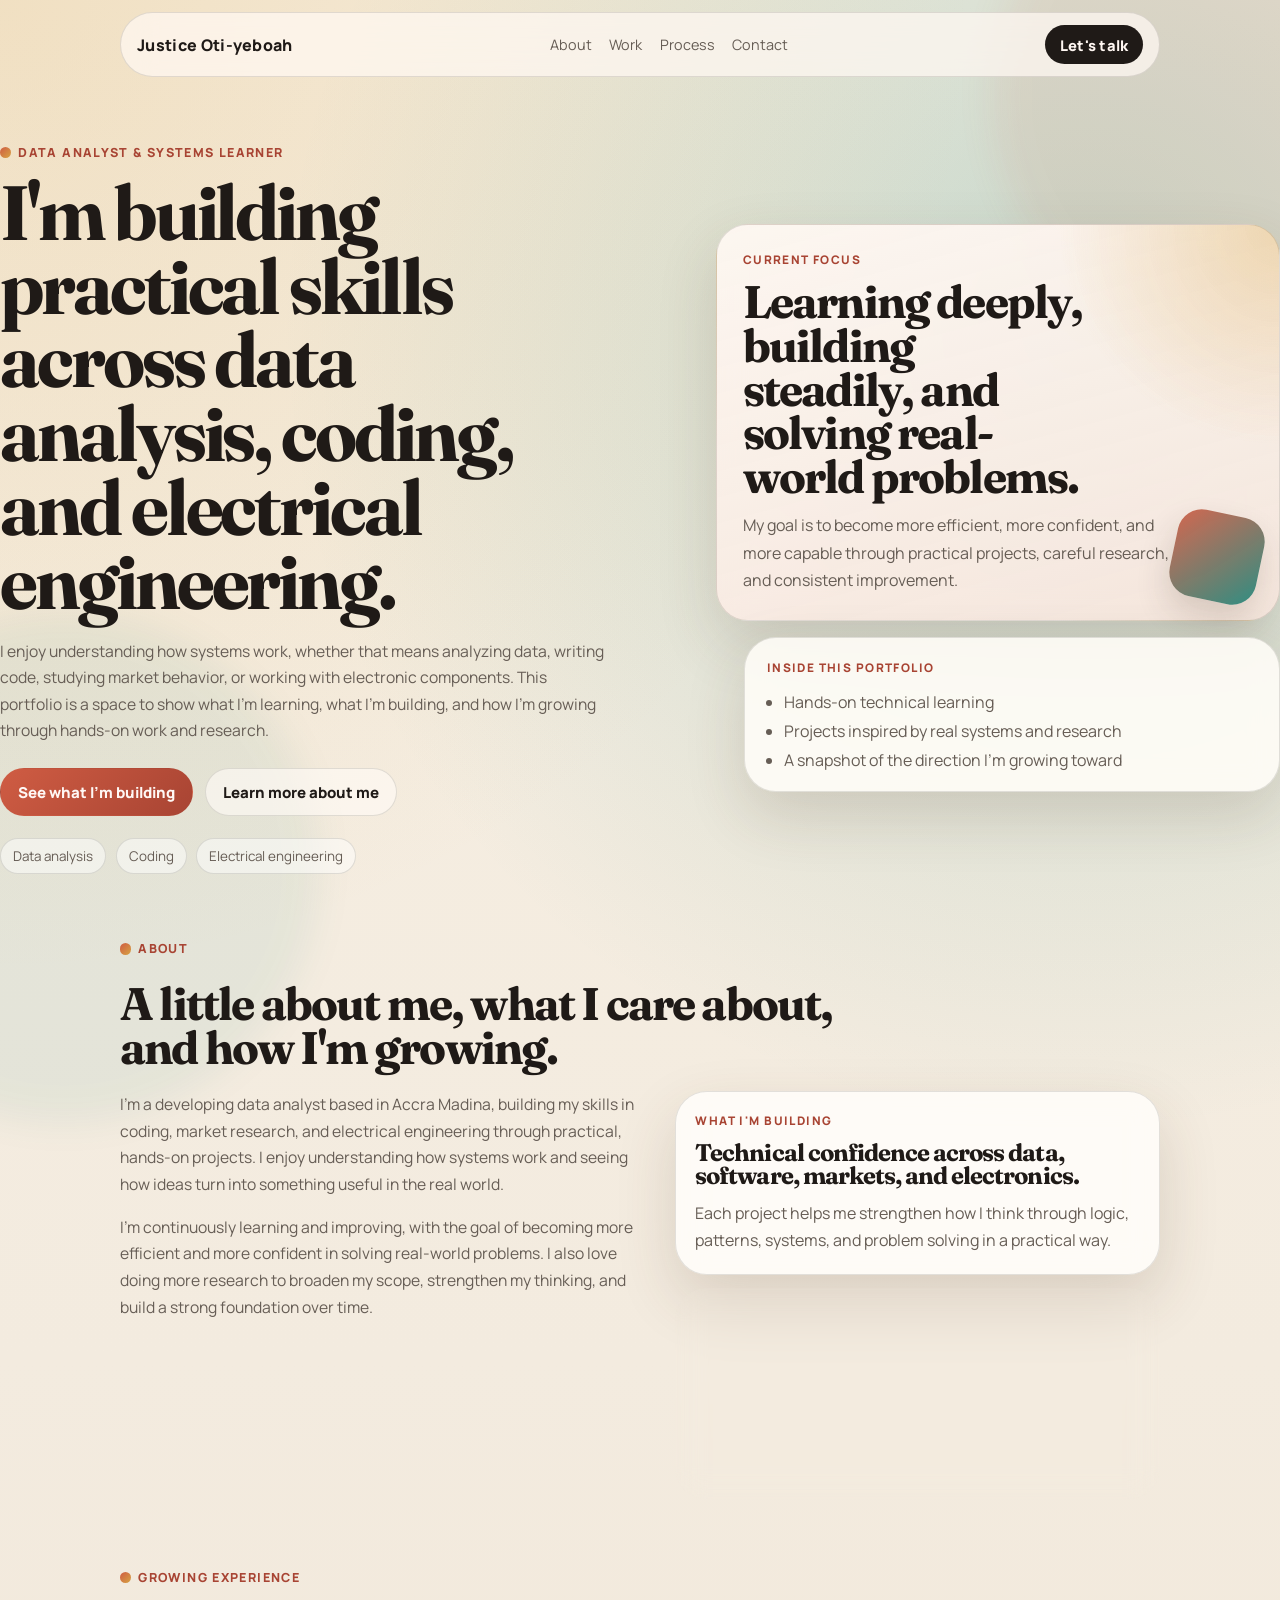
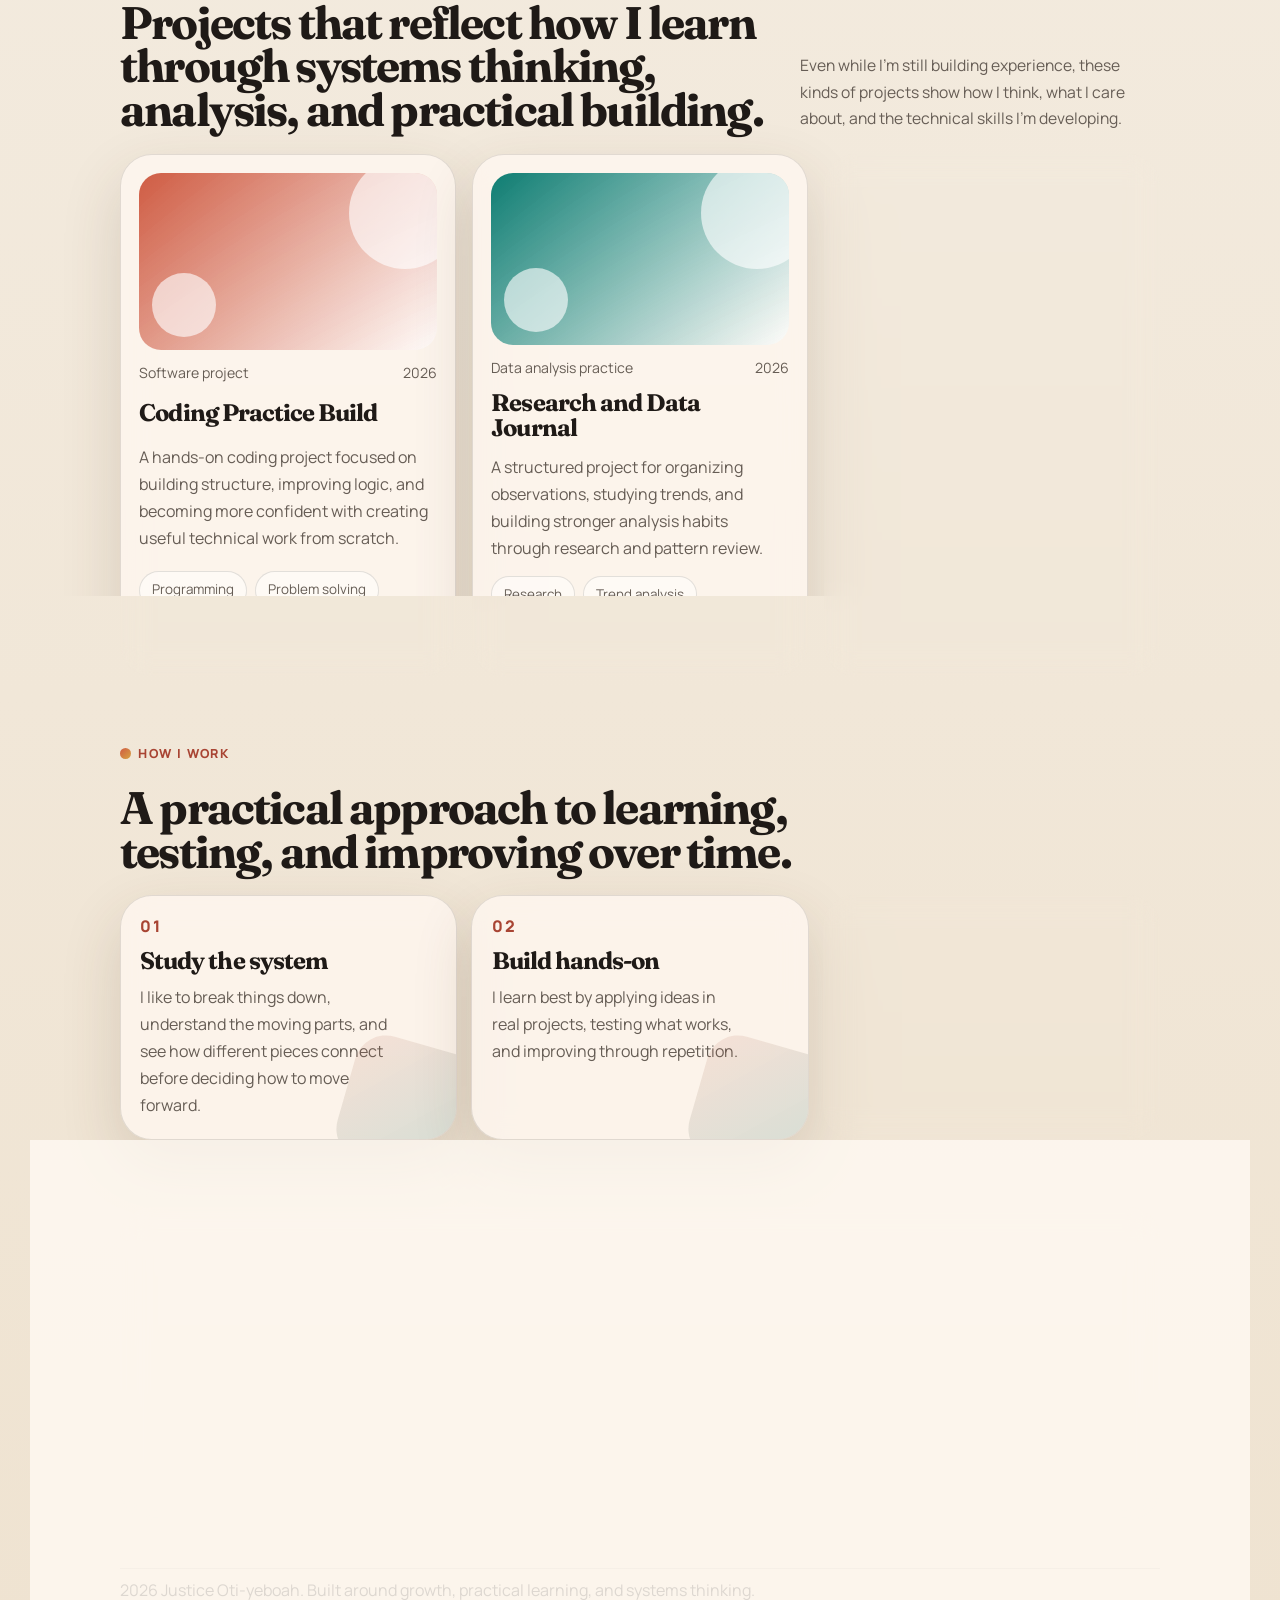
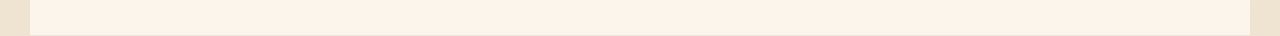
==== index.html @ 6e051820 "portfolio website" ====
<!DOCTYPE html>
<html lang="en">
  <head>
    <meta charset="UTF-8" />
    <meta name="viewport" content="width=device-width, initial-scale=1.0" />
    <title>Justice Oti-yeboah | Data Analyst Portfolio</title>
    <meta
      name="description"
      content="A personal portfolio for Justice Oti-yeboah, focused on data analysis, coding, electrical engineering, and practical research-driven problem solving."
    />
    <link rel="preconnect" href="https://fonts.googleapis.com" />
    <link rel="preconnect" href="https://fonts.gstatic.com" crossorigin />
    <link
      href="https://fonts.googleapis.com/css2?family=Fraunces:opsz,wght@9..144,600;9..144,700&family=Manrope:wght@400;500;600;700;800&display=swap"
      rel="stylesheet"
    />
    <link rel="stylesheet" href="styles.css" />
    <script src="script.js" defer></script>
  </head>
  <body>
    <a class="skip-link" href="#main">Skip to content</a>

    <div class="page-shell">
      <header class="site-header">
        <a class="brand" href="#top">Justice Oti-yeboah</a>

        <nav class="site-nav" aria-label="Primary navigation">
          <a href="#about">About</a>
          <a href="#work">Work</a>
          <a href="#process">Process</a>
          <a href="#contact">Contact</a>
        </nav>

        <a class="header-link" href="#contact">Let&apos;s talk</a>
      </header>

      <main id="main">
        <section class="hero reveal" id="top">
          <div class="hero-copy">
            <p class="eyebrow">Data Analyst & Systems Learner</p>
            <h1>I&apos;m building practical skills across data analysis, coding, and electrical engineering.</h1>
            <p class="hero-lede">
              I enjoy understanding how systems work, whether that means
              analyzing data, writing code, studying market behavior, or working
              with electronic components. This portfolio is a space to show what
              I&apos;m learning, what I&apos;m building, and how I&apos;m growing through
              hands-on work and research.
            </p>

            <div class="hero-actions">
              <a class="button button-primary" href="#work">See what I&apos;m building</a>
              <a class="button button-secondary" href="#about">Learn more about me</a>
            </div>

            <ul class="hero-tags" aria-label="Focus areas">
              <li>Data analysis</li>
              <li>Coding</li>
              <li>Electrical engineering</li>
            </ul>
          </div>

          <div class="hero-showcase" aria-hidden="true">
            <article class="showcase-card showcase-card-main">
              <p class="card-label">Current focus</p>
              <h2>Learning deeply, building steadily, and solving real-world problems.</h2>
              <p>
                My goal is to become more efficient, more confident, and more
                capable through practical projects, careful research, and
                consistent improvement.
              </p>
            </article>

            <article class="showcase-card showcase-card-detail">
              <p class="card-label">Inside this portfolio</p>
              <ul>
                <li>Hands-on technical learning</li>
                <li>Projects inspired by real systems and research</li>
                <li>A snapshot of the direction I&apos;m growing toward</li>
              </ul>
            </article>
          </div>
        </section>

        <section class="section about reveal" id="about">
          <div class="section-heading">
            <p class="eyebrow">About</p>
            <h2>A little about me, what I care about, and how I&apos;m growing.</h2>
          </div>

          <div class="about-grid">
            <div class="about-copy">
              <p>
                I&apos;m a developing data analyst based in Accra Madina, building my
                skills in coding, market research, and electrical engineering
                through practical, hands-on projects. I enjoy understanding how
                systems work and seeing how ideas turn into something useful in
                the real world.
              </p>
              <p>
                I&apos;m continuously learning and improving, with the goal of
                becoming more efficient and more confident in solving real-world
                problems. I also love doing more research to broaden my scope,
                strengthen my thinking, and build a strong foundation over time.
              </p>
            </div>

            <div class="about-panels">
              <article class="info-panel">
                <p class="card-label">What I&apos;m building</p>
                <h3>Technical confidence across data, software, markets, and electronics.</h3>
                <p>
                  Each project helps me strengthen how I think through logic,
                  patterns, systems, and problem solving in a practical way.
                </p>
              </article>

              <article class="info-panel">
                <p class="card-label">What matters to me</p>
                <h3>Curiosity, discipline, and research that turns learning into action.</h3>
                <p>
                  I&apos;m especially drawn to challenges that reward focus, careful
                  thinking, strong analysis, and a willingness to keep improving.
                </p>
              </article>
            </div>
          </div>
        </section>

        <section class="section work reveal" id="work">
          <div class="section-heading section-heading-wide">
            <div>
              <p class="eyebrow">Growing Experience</p>
              <h2>Projects that reflect how I learn through systems thinking, analysis, and practical building.</h2>
            </div>
            <p class="section-note">
              Even while I&apos;m still building experience, these kinds of projects
              show how I think, what I care about, and the technical skills I&apos;m
              developing.
            </p>
          </div>

          <div class="project-grid" id="project-grid"></div>
        </section>

        <section class="section process reveal" id="process">
          <div class="section-heading">
            <p class="eyebrow">How I Work</p>
            <h2>A practical approach to learning, testing, and improving over time.</h2>
          </div>

          <div class="process-grid">
            <article class="process-card">
              <span class="step-number">01</span>
              <h3>Study the system</h3>
              <p>
                I like to break things down, understand the moving parts, and see
                how different pieces connect before deciding how to move forward.
              </p>
            </article>

            <article class="process-card">
              <span class="step-number">02</span>
              <h3>Build hands-on</h3>
              <p>
                I learn best by applying ideas in real projects, testing what
                works, and improving through repetition.
              </p>
            </article>

            <article class="process-card">
              <span class="step-number">03</span>
              <h3>Refine and repeat</h3>
              <p>
                Every result gives me feedback, helping me research better, work
                more efficiently, and think more clearly the next time around.
              </p>
            </article>
          </div>
        </section>

        <section class="section contact reveal" id="contact">
          <div class="contact-card">
            <div>
              <p class="eyebrow">Contact</p>
              <h2>I&apos;m looking for opportunities where I can keep learning and apply what I&apos;m building.</h2>
              <p class="contact-copy">
                Based in Accra Madina, I&apos;m interested in opportunities where I
                can grow as a data analyst, researcher, and hands-on technical
                problem solver.
              </p>
            </div>

            <div class="contact-actions">
              <a
                class="button button-primary"
                href="tel:+233594792579"
                aria-label="Call Justice Oti-yeboah"
              >
                +233594792579
              </a>
              <a class="button button-secondary" href="mailto:justicetim39@gmail.com">
                justicetim39@gmail.com
              </a>
              <div class="social-links" aria-label="Additional contact details">
                <span>Accra Madina</span>
                <span>Data Analyst</span>
              </div>
            </div>
          </div>
        </section>
      </main>

      <footer class="site-footer">
        <p><span id="year"></span> Justice Oti-yeboah. Built around growth, practical learning, and systems thinking.</p>
      </footer>
    </div>
  </body>
</html>
---- styles.css ----
:root {
  --bg: #f3ebdf;
  --bg-strong: #eadcca;
  --surface: rgba(255, 248, 241, 0.76);
  --surface-strong: rgba(255, 253, 250, 0.88);
  --text: #1f1a17;
  --muted: #665d55;
  --line: rgba(31, 26, 23, 0.12);
  --accent: #cf5c43;
  --accent-deep: #a84433;
  --accent-soft: #f7c9b6;
  --teal: #0e7d72;
  --gold: #d7a343;
  --shadow: 0 24px 60px rgba(82, 57, 39, 0.16);
  --radius-xl: 32px;
  --radius-lg: 24px;
  --radius-md: 18px;
  --max-width: 1040px;
}

*,
*::before,
*::after {
  box-sizing: border-box;
}

html {
  scroll-behavior: smooth;
}

body {
  margin: 0;
  min-height: 100vh;
  font-family: "Manrope", "Segoe UI", sans-serif;
  color: var(--text);
  background:
    radial-gradient(circle at top left, rgba(215, 163, 67, 0.2), transparent 28%),
    radial-gradient(circle at 85% 10%, rgba(14, 125, 114, 0.2), transparent 26%),
    linear-gradient(180deg, #f7efe2 0%, var(--bg) 42%, #efe3d1 100%);
}

img {
  display: block;
  max-width: 100%;
}

a {
  color: inherit;
  text-decoration: none;
}

button,
input,
textarea,
select {
  font: inherit;
}

.skip-link {
  position: absolute;
  left: 50%;
  top: -100%;
  transform: translateX(-50%);
  padding: 0.8rem 1rem;
  border-radius: 999px;
  background: var(--text);
  color: #fff;
  z-index: 20;
}

.skip-link:focus {
  top: 1rem;
}

.page-shell {
  position: relative;
  overflow: hidden;
}

.page-shell::before,
.page-shell::after {
  content: "";
  position: fixed;
  width: 32rem;
  height: 32rem;
  border-radius: 999px;
  filter: blur(18px);
  opacity: 0.35;
  pointer-events: none;
  z-index: -1;
}

.page-shell::before {
  top: -10rem;
  right: -14rem;
  background: rgba(207, 92, 67, 0.26);
}

.page-shell::after {
  bottom: -14rem;
  left: -12rem;
  background: rgba(14, 125, 114, 0.18);
}

.site-header,
.section,
.site-footer {
  width: min(calc(100% - 2rem), var(--max-width));
  margin: 0 auto;
}

.site-header {
  position: sticky;
  top: 0;
  z-index: 10;
  display: flex;
  align-items: center;
  justify-content: space-between;
  gap: 0.8rem;
  margin-top: 0.75rem;
  padding: 0.75rem 1rem;
  border: 1px solid var(--line);
  border-radius: 999px;
  background: rgba(255, 249, 243, 0.72);
  backdrop-filter: blur(16px);
}

.brand,
.header-link {
  font-weight: 800;
  letter-spacing: 0.02em;
}

.site-nav {
  display: flex;
  gap: 1.1rem;
  color: var(--muted);
  font-size: 0.9rem;
}

.site-nav a,
.social-links a {
  position: relative;
}

.site-nav a::after,
.social-links a::after {
  content: "";
  position: absolute;
  left: 0;
  bottom: -0.15rem;
  width: 100%;
  height: 2px;
  background: currentColor;
  transform: scaleX(0);
  transform-origin: right;
  transition: transform 180ms ease;
}

.site-nav a:hover::after,
.site-nav a:focus-visible::after,
.social-links a:hover::after,
.social-links a:focus-visible::after {
  transform: scaleX(1);
  transform-origin: left;
}

.header-link {
  padding: 0.6rem 0.9rem;
  border-radius: 999px;
  background: var(--text);
  color: #fff7f2;
  font-size: 0.92rem;
}

.hero {
  display: grid;
  grid-template-columns: minmax(0, 1.08fr) minmax(300px, 0.88fr);
  gap: 1.5rem;
  align-items: center;
  padding: 4rem 0 2.8rem;
}

.eyebrow {
  display: inline-flex;
  align-items: center;
  gap: 0.45rem;
  margin: 0 0 0.8rem;
  color: var(--accent-deep);
  font-size: 0.78rem;
  font-weight: 800;
  letter-spacing: 0.11em;
  text-transform: uppercase;
}

.eyebrow::before {
  content: "";
  width: 0.7rem;
  height: 0.7rem;
  border-radius: 999px;
  background: linear-gradient(135deg, var(--accent), var(--gold));
}

h1,
h2,
h3 {
  margin: 0;
  font-family: "Fraunces", Georgia, serif;
  line-height: 0.96;
  letter-spacing: -0.04em;
}

h1 {
  max-width: 12ch;
  font-size: clamp(2.6rem, 6vw, 4.8rem);
}

h2 {
  font-size: clamp(1.85rem, 4vw, 2.85rem);
}

h3 {
  font-size: clamp(1.12rem, 2vw, 1.5rem);
}

p {
  margin: 0;
  line-height: 1.7;
}

.hero-lede,
.about-copy,
.section-note,
.contact-copy {
  color: var(--muted);
  font-size: 0.98rem;
}

.hero-lede {
  max-width: 38rem;
  margin-top: 1.2rem;
}

.hero-actions,
.contact-actions {
  display: flex;
  flex-wrap: wrap;
  gap: 0.8rem;
  margin-top: 1.5rem;
}

.button {
  display: inline-flex;
  align-items: center;
  justify-content: center;
  min-height: 2.9rem;
  padding: 0.78rem 1.05rem;
  border: 1px solid transparent;
  border-radius: 999px;
  font-weight: 800;
  font-size: 0.94rem;
  transition:
    transform 180ms ease,
    box-shadow 180ms ease,
    background-color 180ms ease,
    border-color 180ms ease;
}

.button:hover,
.button:focus-visible,
.header-link:hover,
.header-link:focus-visible {
  transform: translateY(-2px);
  box-shadow: 0 14px 28px rgba(56, 41, 31, 0.14);
}

.button-primary {
  background: linear-gradient(135deg, var(--accent), var(--accent-deep));
  color: #fff8f5;
}

.button-secondary {
  border-color: var(--line);
  background: rgba(255, 251, 246, 0.64);
}

.hero-tags {
  display: flex;
  flex-wrap: wrap;
  gap: 0.6rem;
  margin: 1.4rem 0 0;
  padding: 0;
  list-style: none;
}

.hero-tags li,
.project-tags li {
  padding: 0.5rem 0.75rem;
  border: 1px solid var(--line);
  border-radius: 999px;
  background: rgba(255, 255, 255, 0.5);
  color: var(--muted);
  font-size: 0.84rem;
}

.hero-showcase {
  position: relative;
  display: grid;
  gap: 1rem;
}

.showcase-card,
.info-panel,
.process-card,
.project-card,
.contact-card {
  border: 1px solid var(--line);
  border-radius: var(--radius-xl);
  background: var(--surface);
  backdrop-filter: blur(14px);
  box-shadow: var(--shadow);
}

.showcase-card {
  padding: 1.25rem;
}

.showcase-card-main {
  position: relative;
  min-height: 20rem;
  padding: 1.6rem;
  background:
    radial-gradient(circle at top right, rgba(215, 163, 67, 0.34), transparent 32%),
    linear-gradient(165deg, rgba(255, 248, 243, 0.92), rgba(250, 231, 222, 0.84));
}

.showcase-card-main::after {
  content: "";
  position: absolute;
  right: 1.15rem;
  bottom: 1.15rem;
  width: 5.5rem;
  height: 5.5rem;
  border-radius: 1.5rem;
  background:
    linear-gradient(135deg, rgba(207, 92, 67, 0.92), rgba(14, 125, 114, 0.85));
  transform: rotate(12deg);
  box-shadow: 0 16px 32px rgba(56, 37, 26, 0.16);
}

.showcase-card-main h2 {
  max-width: 11ch;
  margin-top: 0.6rem;
}

.showcase-card-main p:last-child {
  max-width: 27rem;
  margin-top: 0.85rem;
  color: var(--muted);
}

.showcase-card-detail {
  margin-left: 1.75rem;
  padding: 1.25rem 1.35rem;
  background: rgba(255, 253, 248, 0.88);
}

.showcase-card-detail ul {
  margin: 0.8rem 0 0;
  padding-left: 1.1rem;
  color: var(--muted);
}

.showcase-card-detail li + li {
  margin-top: 0.45rem;
}

.card-label {
  color: var(--accent-deep);
  font-size: 0.74rem;
  font-weight: 800;
  letter-spacing: 0.12em;
  text-transform: uppercase;
}

.section {
  padding: 1.2rem 0 3rem;
}

.section-heading {
  display: grid;
  gap: 0.6rem;
  max-width: 48rem;
  margin-bottom: 1.35rem;
}

.section-heading-wide {
  max-width: none;
  grid-template-columns: minmax(0, 1fr) minmax(260px, 360px);
  align-items: end;
  gap: 1.5rem;
}

.about-grid {
  display: grid;
  grid-template-columns: minmax(0, 1.05fr) minmax(300px, 0.95fr);
  gap: 1.2rem;
  align-items: start;
}

.about-copy {
  display: grid;
  gap: 1rem;
}

.about-panels {
  display: grid;
  gap: 0.85rem;
}

.info-panel {
  padding: 1.2rem;
  background: var(--surface-strong);
}

.info-panel h3 {
  margin-top: 0.6rem;
}

.info-panel p:last-child {
  margin-top: 0.8rem;
  color: var(--muted);
}

.project-grid {
  display: grid;
  grid-template-columns: repeat(3, minmax(0, 1fr));
  gap: 1rem;
}

.project-card {
  display: grid;
  gap: 0.85rem;
  padding: 1.15rem;
  transition:
    transform 180ms ease,
    box-shadow 180ms ease;
}

.project-card:hover,
.project-card:focus-within {
  transform: translateY(-6px);
  box-shadow: 0 28px 56px rgba(77, 53, 38, 0.2);
}

.project-visual {
  min-height: 10.75rem;
  border-radius: calc(var(--radius-lg) - 2px);
  background:
    linear-gradient(135deg, var(--project-accent), rgba(255, 255, 255, 0.7)),
    linear-gradient(180deg, rgba(255, 255, 255, 0.44), rgba(255, 255, 255, 0));
  position: relative;
  overflow: hidden;
}

.project-visual::before,
.project-visual::after {
  content: "";
  position: absolute;
  border-radius: 999px;
  background: rgba(255, 255, 255, 0.62);
}

.project-visual::before {
  width: 7rem;
  height: 7rem;
  right: -1.5rem;
  top: -1rem;
}

.project-visual::after {
  width: 4rem;
  height: 4rem;
  left: 0.8rem;
  bottom: 0.8rem;
}

.project-meta {
  display: flex;
  justify-content: space-between;
  gap: 1rem;
  color: var(--muted);
  font-size: 0.88rem;
}

.project-card h3 {
  line-height: 1.02;
}

.project-summary {
  color: var(--muted);
}

.project-tags {
  display: flex;
  flex-wrap: wrap;
  gap: 0.5rem;
  margin: 0;
  padding: 0;
  list-style: none;
}

.process-grid {
  display: grid;
  grid-template-columns: repeat(3, minmax(0, 1fr));
  gap: 0.9rem;
}

.process-card {
  position: relative;
  padding: 1.2rem;
  overflow: hidden;
}

.process-card::after {
  content: "";
  position: absolute;
  inset: auto -1rem -2rem auto;
  width: 8rem;
  height: 8rem;
  border-radius: 2rem;
  background: linear-gradient(135deg, rgba(207, 92, 67, 0.12), rgba(14, 125, 114, 0.18));
  transform: rotate(16deg);
}

.step-number {
  display: inline-flex;
  margin-bottom: 0.75rem;
  color: var(--accent-deep);
  font-weight: 800;
  letter-spacing: 0.12em;
}

.process-card p {
  max-width: 25ch;
  margin-top: 0.7rem;
  color: var(--muted);
}

.contact-card {
  display: grid;
  grid-template-columns: minmax(0, 1.1fr) minmax(260px, 0.9fr);
  gap: 1.2rem;
  align-items: center;
  padding: 1.5rem;
  background:
    radial-gradient(circle at top right, rgba(207, 92, 67, 0.2), transparent 30%),
    rgba(255, 250, 244, 0.78);
}

.social-links {
  display: flex;
  flex-wrap: wrap;
  gap: 0.7rem;
  color: var(--muted);
  font-weight: 700;
  font-size: 0.92rem;
}

.site-footer {
  padding: 0 0 2rem;
  color: var(--muted);
}

.site-footer p {
  padding-top: 0.5rem;
  border-top: 1px solid var(--line);
}

.reveal {
  opacity: 0;
  transform: translateY(24px);
  transition:
    opacity 600ms ease,
    transform 600ms ease;
}

.reveal.is-visible {
  opacity: 1;
  transform: translateY(0);
}

@media (prefers-reduced-motion: reduce) {
  html {
    scroll-behavior: auto;
  }

  *,
  *::before,
  *::after {
    animation-duration: 0.01ms !important;
    animation-iteration-count: 1 !important;
    transition-duration: 0.01ms !important;
  }

  .reveal {
    opacity: 1;
    transform: none;
  }
}

@media (max-width: 980px) {
  .site-header {
    flex-wrap: wrap;
    justify-content: center;
  }

  .hero,
  .about-grid,
  .contact-card,
  .section-heading-wide,
  .project-grid,
  .process-grid {
    grid-template-columns: 1fr;
  }

  .showcase-card-detail {
    margin-left: 0;
  }

  .project-grid,
  .process-grid {
    gap: 1rem;
  }
}

@media (max-width: 720px) {
  .site-header,
  .section,
  .site-footer {
    width: min(calc(100% - 1.25rem), var(--max-width));
  }

  .site-header {
    padding: 1rem;
    border-radius: 1.5rem;
  }

  .site-nav {
    justify-content: center;
    flex-wrap: wrap;
    gap: 0.8rem 1rem;
  }

  .hero {
    padding-top: 3rem;
  }

  .showcase-card-main {
    min-height: 17.5rem;
  }

  .showcase-card-main::after {
    width: 4.6rem;
    height: 4.6rem;
  }

  .contact-card,
  .showcase-card,
  .info-panel,
  .process-card,
  .project-card {
    border-radius: 1.5rem;
  }
}
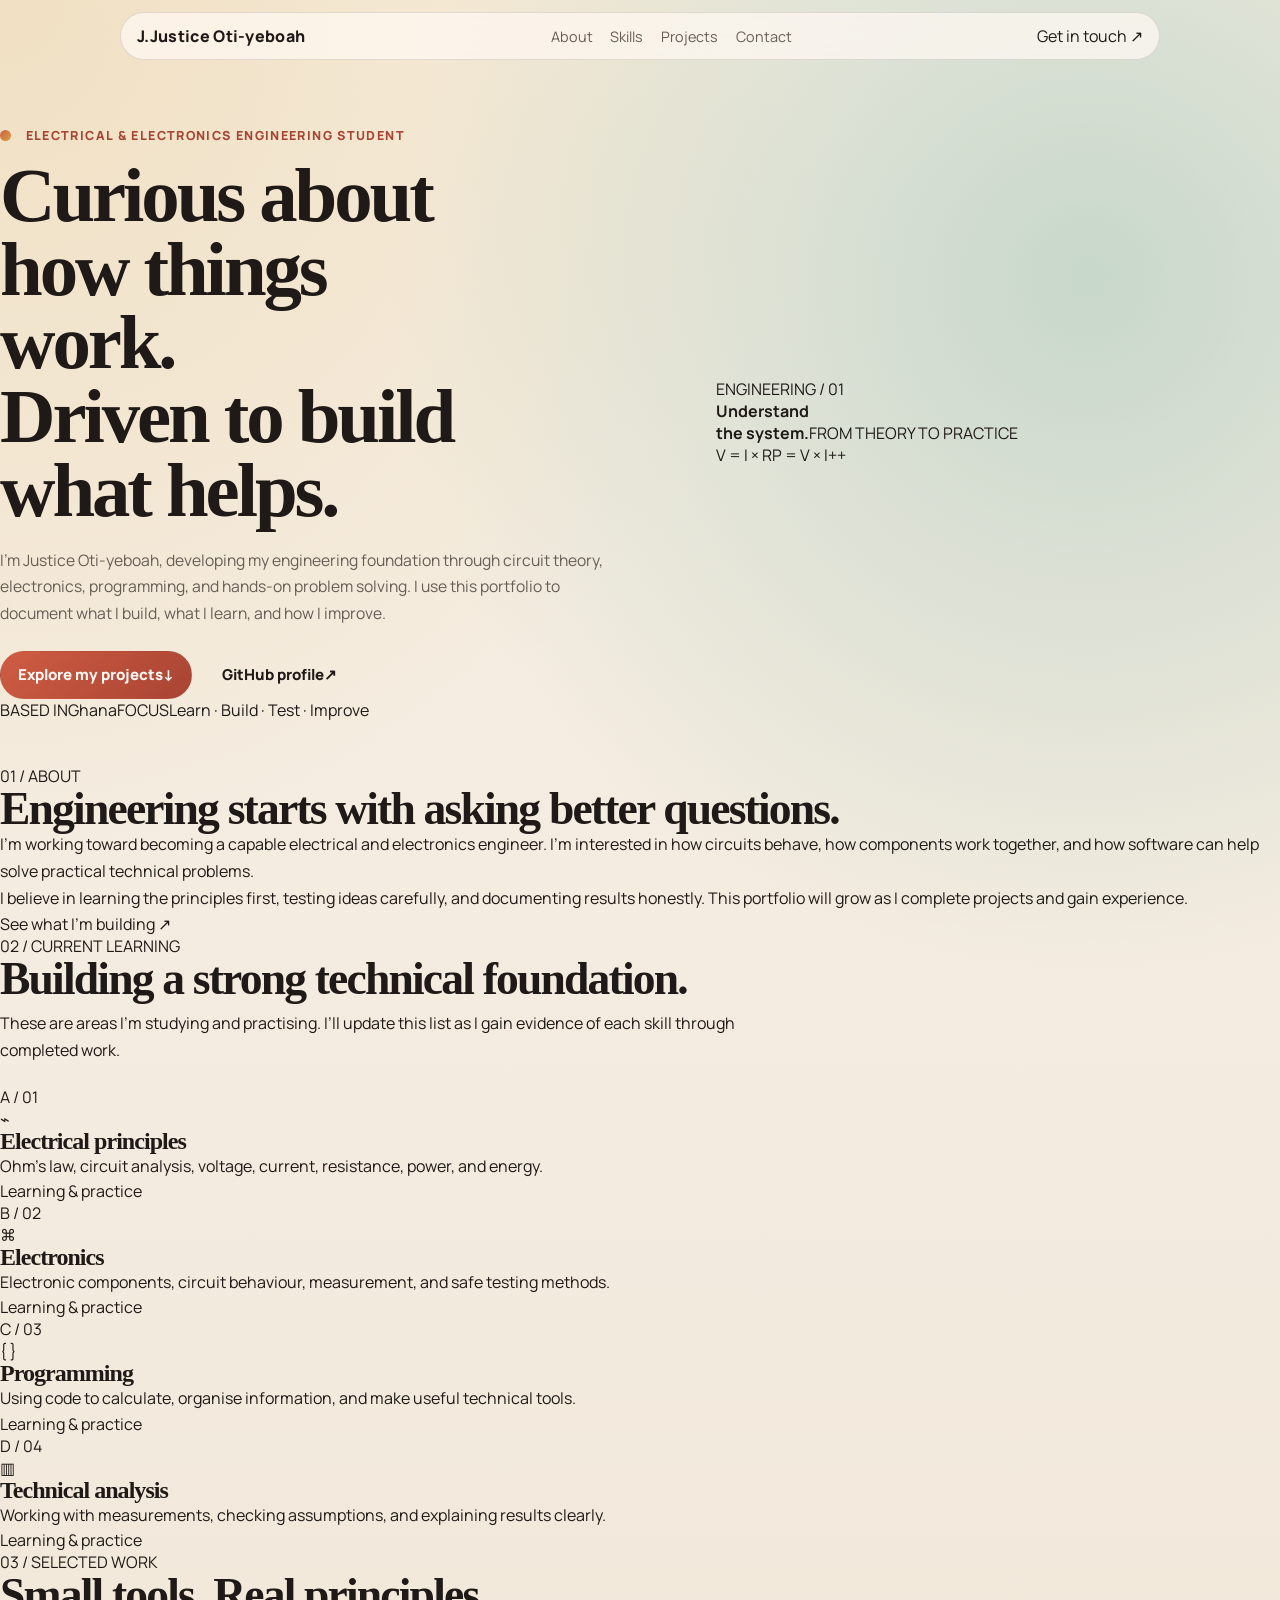
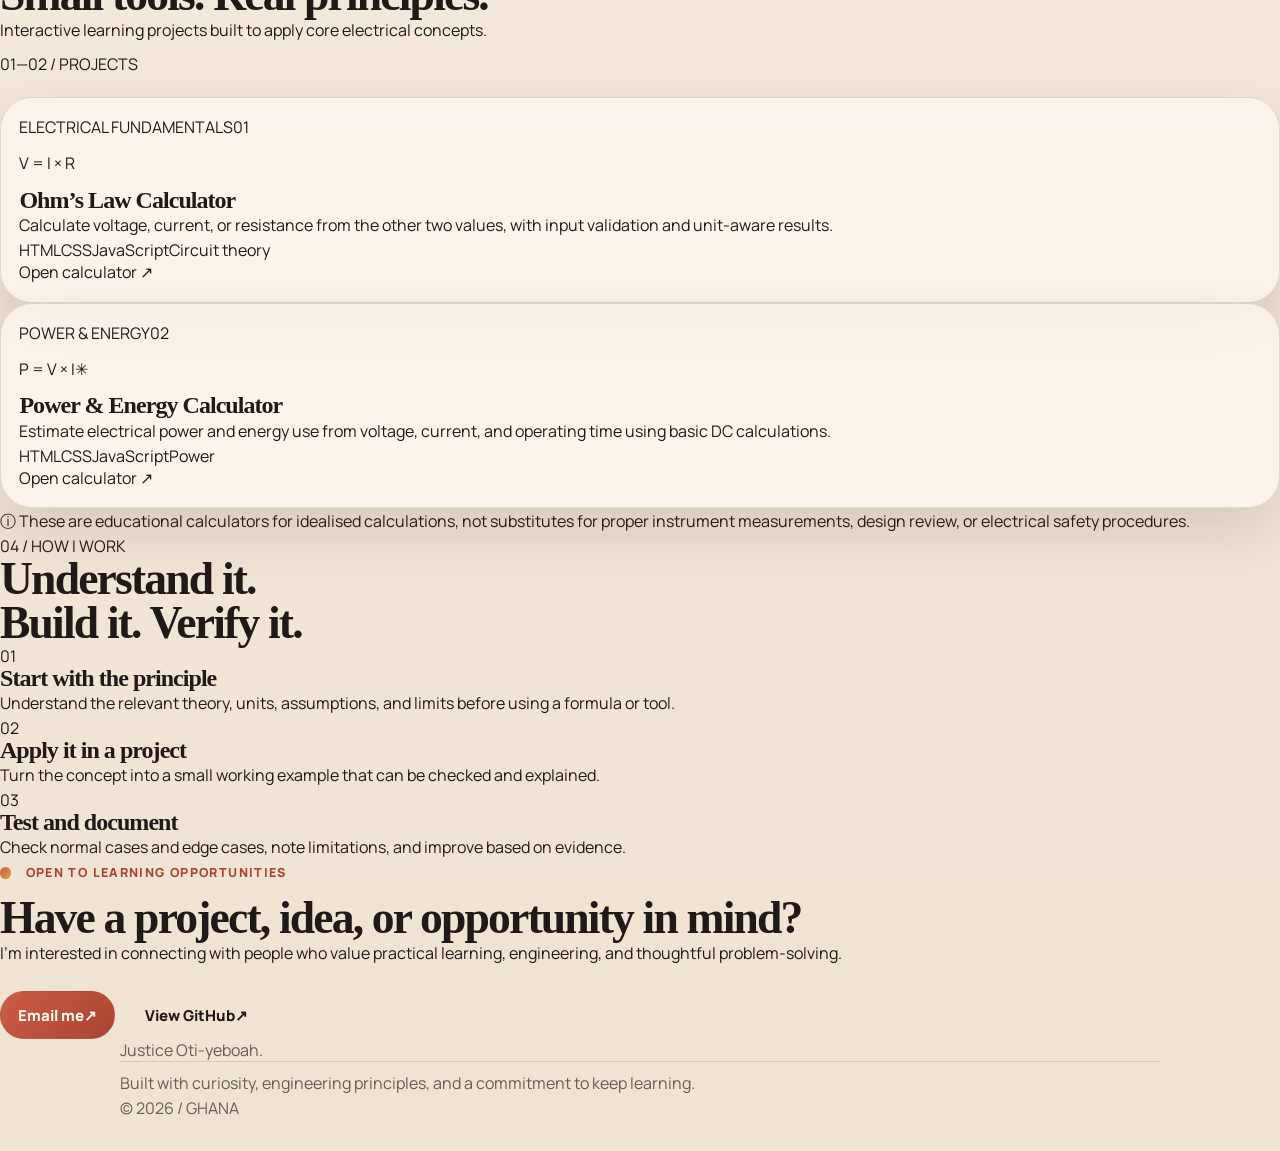
==== commit 4334eaf8: "Refresh portfolio for engineering focus" ====
--- a/index.html
+++ b/index.html
@@ -1,218 +1,60 @@
-<!DOCTYPE html>
+<!doctype html>
 <html lang="en">
-  <head>
-    <meta charset="UTF-8" />
-    <meta name="viewport" content="width=device-width, initial-scale=1.0" />
-    <title>Justice Oti-yeboah | Data Analyst Portfolio</title>
-    <meta
-      name="description"
-      content="A personal portfolio for Justice Oti-yeboah, focused on data analysis, coding, electrical engineering, and practical research-driven problem solving."
-    />
-    <link rel="preconnect" href="https://fonts.googleapis.com" />
-    <link rel="preconnect" href="https://fonts.gstatic.com" crossorigin />
-    <link
-      href="https://fonts.googleapis.com/css2?family=Fraunces:opsz,wght@9..144,600;9..144,700&family=Manrope:wght@400;500;600;700;800&display=swap"
-      rel="stylesheet"
-    />
-    <link rel="stylesheet" href="styles.css" />
-    <script src="script.js" defer></script>
-  </head>
-  <body>
-    <a class="skip-link" href="#main">Skip to content</a>
-
-    <div class="page-shell">
-      <header class="site-header">
-        <a class="brand" href="#top">Justice Oti-yeboah</a>
-
-        <nav class="site-nav" aria-label="Primary navigation">
-          <a href="#about">About</a>
-          <a href="#work">Work</a>
-          <a href="#process">Process</a>
-          <a href="#contact">Contact</a>
-        </nav>
-
-        <a class="header-link" href="#contact">Let&apos;s talk</a>
-      </header>
-
-      <main id="main">
-        <section class="hero reveal" id="top">
-          <div class="hero-copy">
-            <p class="eyebrow">Data Analyst & Systems Learner</p>
-            <h1>I&apos;m building practical skills across data analysis, coding, and electrical engineering.</h1>
-            <p class="hero-lede">
-              I enjoy understanding how systems work, whether that means
-              analyzing data, writing code, studying market behavior, or working
-              with electronic components. This portfolio is a space to show what
-              I&apos;m learning, what I&apos;m building, and how I&apos;m growing through
-              hands-on work and research.
-            </p>
-
-            <div class="hero-actions">
-              <a class="button button-primary" href="#work">See what I&apos;m building</a>
-              <a class="button button-secondary" href="#about">Learn more about me</a>
-            </div>
-
-            <ul class="hero-tags" aria-label="Focus areas">
-              <li>Data analysis</li>
-              <li>Coding</li>
-              <li>Electrical engineering</li>
-            </ul>
-          </div>
-
-          <div class="hero-showcase" aria-hidden="true">
-            <article class="showcase-card showcase-card-main">
-              <p class="card-label">Current focus</p>
-              <h2>Learning deeply, building steadily, and solving real-world problems.</h2>
-              <p>
-                My goal is to become more efficient, more confident, and more
-                capable through practical projects, careful research, and
-                consistent improvement.
-              </p>
-            </article>
-
-            <article class="showcase-card showcase-card-detail">
-              <p class="card-label">Inside this portfolio</p>
-              <ul>
-                <li>Hands-on technical learning</li>
-                <li>Projects inspired by real systems and research</li>
-                <li>A snapshot of the direction I&apos;m growing toward</li>
-              </ul>
-            </article>
-          </div>
-        </section>
-
-        <section class="section about reveal" id="about">
-          <div class="section-heading">
-            <p class="eyebrow">About</p>
-            <h2>A little about me, what I care about, and how I&apos;m growing.</h2>
-          </div>
-
-          <div class="about-grid">
-            <div class="about-copy">
-              <p>
-                I&apos;m a developing data analyst based in Accra Madina, building my
-                skills in coding, market research, and electrical engineering
-                through practical, hands-on projects. I enjoy understanding how
-                systems work and seeing how ideas turn into something useful in
-                the real world.
-              </p>
-              <p>
-                I&apos;m continuously learning and improving, with the goal of
-                becoming more efficient and more confident in solving real-world
-                problems. I also love doing more research to broaden my scope,
-                strengthen my thinking, and build a strong foundation over time.
-              </p>
-            </div>
-
-            <div class="about-panels">
-              <article class="info-panel">
-                <p class="card-label">What I&apos;m building</p>
-                <h3>Technical confidence across data, software, markets, and electronics.</h3>
-                <p>
-                  Each project helps me strengthen how I think through logic,
-                  patterns, systems, and problem solving in a practical way.
-                </p>
-              </article>
-
-              <article class="info-panel">
-                <p class="card-label">What matters to me</p>
-                <h3>Curiosity, discipline, and research that turns learning into action.</h3>
-                <p>
-                  I&apos;m especially drawn to challenges that reward focus, careful
-                  thinking, strong analysis, and a willingness to keep improving.
-                </p>
-              </article>
-            </div>
-          </div>
-        </section>
-
-        <section class="section work reveal" id="work">
-          <div class="section-heading section-heading-wide">
-            <div>
-              <p class="eyebrow">Growing Experience</p>
-              <h2>Projects that reflect how I learn through systems thinking, analysis, and practical building.</h2>
-            </div>
-            <p class="section-note">
-              Even while I&apos;m still building experience, these kinds of projects
-              show how I think, what I care about, and the technical skills I&apos;m
-              developing.
-            </p>
-          </div>
-
-          <div class="project-grid" id="project-grid"></div>
-        </section>
-
-        <section class="section process reveal" id="process">
-          <div class="section-heading">
-            <p class="eyebrow">How I Work</p>
-            <h2>A practical approach to learning, testing, and improving over time.</h2>
-          </div>
-
-          <div class="process-grid">
-            <article class="process-card">
-              <span class="step-number">01</span>
-              <h3>Study the system</h3>
-              <p>
-                I like to break things down, understand the moving parts, and see
-                how different pieces connect before deciding how to move forward.
-              </p>
-            </article>
-
-            <article class="process-card">
-              <span class="step-number">02</span>
-              <h3>Build hands-on</h3>
-              <p>
-                I learn best by applying ideas in real projects, testing what
-                works, and improving through repetition.
-              </p>
-            </article>
-
-            <article class="process-card">
-              <span class="step-number">03</span>
-              <h3>Refine and repeat</h3>
-              <p>
-                Every result gives me feedback, helping me research better, work
-                more efficiently, and think more clearly the next time around.
-              </p>
-            </article>
-          </div>
-        </section>
-
-        <section class="section contact reveal" id="contact">
-          <div class="contact-card">
-            <div>
-              <p class="eyebrow">Contact</p>
-              <h2>I&apos;m looking for opportunities where I can keep learning and apply what I&apos;m building.</h2>
-              <p class="contact-copy">
-                Based in Accra Madina, I&apos;m interested in opportunities where I
-                can grow as a data analyst, researcher, and hands-on technical
-                problem solver.
-              </p>
-            </div>
-
-            <div class="contact-actions">
-              <a
-                class="button button-primary"
-                href="tel:+233594792579"
-                aria-label="Call Justice Oti-yeboah"
-              >
-                +233594792579
-              </a>
-              <a class="button button-secondary" href="mailto:justicetim39@gmail.com">
-                justicetim39@gmail.com
-              </a>
-              <div class="social-links" aria-label="Additional contact details">
-                <span>Accra Madina</span>
-                <span>Data Analyst</span>
-              </div>
-            </div>
-          </div>
-        </section>
-      </main>
-
-      <footer class="site-footer">
-        <p><span id="year"></span> Justice Oti-yeboah. Built around growth, practical learning, and systems thinking.</p>
-      </footer>
-    </div>
-  </body>
-</html>
+<head>
+<meta charset="utf-8"><meta name="viewport" content="width=device-width,initial-scale=1"><meta name="theme-color" content="#101b2b">
+<meta name="description" content="Justice Oti-yeboah's portfolio: electrical and electronics engineering, practical programming, and technical problem-solving projects.">
+<meta property="og:title" content="Justice Oti-yeboah | Engineering Portfolio"><meta property="og:description" content="Learning by building practical tools across electrical engineering and software."><meta property="og:type" content="website">
+<title>Justice Oti-yeboah | Engineering Portfolio</title>
+<link rel="preconnect" href="https://fonts.googleapis.com"><link rel="preconnect" href="https://fonts.gstatic.com" crossorigin><link href="https://fonts.googleapis.com/css2?family=DM+Mono:wght@400;500&family=Manrope:wght@400;500;600;700;800&display=swap" rel="stylesheet">
+<link rel="stylesheet" href="styles.css"><script src="script.js" defer></script>
+</head>
+<body>
+<a class="skip-link" href="#main">Skip to content</a>
+<header class="site-header">
+<a class="brand" href="#top" aria-label="Justice Oti-yeboah home"><span class="brand-mark">J<span>.</span></span><span>Justice Oti-yeboah</span></a>
+<nav class="site-nav" aria-label="Main navigation"><a href="#about">About</a><a href="#skills">Skills</a><a href="#projects">Projects</a><a href="#contact">Contact</a></nav>
+<a class="header-cta" href="mailto:justicetim39@gmail.com">Get in touch <span aria-hidden="true">↗</span></a>
+</header>
+<main id="main">
+<section class="hero section-wrap" id="top">
+<div class="hero-copy reveal">
+<p class="eyebrow"><span class="status-dot"></span> Electrical & Electronics Engineering Student</p>
+<h1>Curious about how things work.<br><span>Driven to build what helps.</span></h1>
+<p class="hero-lede">I'm Justice Oti-yeboah, developing my engineering foundation through circuit theory, electronics, programming, and hands-on problem solving. I use this portfolio to document what I build, what I learn, and how I improve.</p>
+<div class="hero-actions"><a class="button button-primary" href="#projects">Explore my projects <span aria-hidden="true">↓</span></a><a class="button button-quiet" href="https://github.com/Jay12t" target="_blank" rel="noreferrer">GitHub profile <span aria-hidden="true">↗</span></a></div>
+<div class="hero-footnote"><span class="mono">BASED IN</span><span>Ghana</span><span class="footnote-divider"></span><span class="mono">FOCUS</span><span>Learn · Build · Test · Improve</span></div>
+</div>
+<div class="hero-visual reveal" aria-label="Abstract circuit board illustration"><div class="visual-grid"></div><div class="circuit circuit-a"></div><div class="circuit circuit-b"></div><div class="circuit circuit-c"></div>
+<div class="chip"><span class="chip-label mono">ENGINEERING / 01</span><div class="chip-symbol" aria-hidden="true"><span></span><span></span><span></span><span></span><span></span><span></span><span></span><span></span><span></span></div><strong>Understand<br>the system.</strong><span class="chip-caption mono">FROM THEORY TO PRACTICE</span></div>
+<span class="visual-tag tag-top mono">V = I × R</span><span class="visual-tag tag-bottom mono">P = V × I</span><span class="visual-cross cross-one" aria-hidden="true">+</span><span class="visual-cross cross-two" aria-hidden="true">+</span></div>
+</section>
+<section class="section-wrap intro-section reveal" id="about">
+<div class="section-kicker"><span class="mono">01 / ABOUT</span><span class="kicker-line"></span></div>
+<div class="intro-grid"><h2>Engineering starts with asking <span>better questions.</span></h2><div class="intro-copy"><p>I’m working toward becoming a capable electrical and electronics engineer. I’m interested in how circuits behave, how components work together, and how software can help solve practical technical problems.</p><p>I believe in learning the principles first, testing ideas carefully, and documenting results honestly. This portfolio will grow as I complete projects and gain experience.</p><a class="text-link" href="#projects">See what I'm building <span aria-hidden="true">↗</span></a></div></div>
+</section>
+<section class="section-wrap skills-section reveal" id="skills">
+<div class="section-kicker"><span class="mono">02 / CURRENT LEARNING</span><span class="kicker-line"></span></div>
+<div class="section-heading"><h2>Building a strong <span>technical foundation.</span></h2><p>These are areas I’m studying and practising. I’ll update this list as I gain evidence of each skill through completed work.</p></div>
+<div class="skills-grid">
+<article class="skill-card"><span class="skill-index mono">A / 01</span><div class="skill-icon" aria-hidden="true">⌁</div><h3>Electrical principles</h3><p>Ohm’s law, circuit analysis, voltage, current, resistance, power, and energy.</p><span class="skill-state">Learning & practice</span></article>
+<article class="skill-card"><span class="skill-index mono">B / 02</span><div class="skill-icon" aria-hidden="true">⌘</div><h3>Electronics</h3><p>Electronic components, circuit behaviour, measurement, and safe testing methods.</p><span class="skill-state">Learning & practice</span></article>
+<article class="skill-card"><span class="skill-index mono">C / 03</span><div class="skill-icon" aria-hidden="true">{ }</div><h3>Programming</h3><p>Using code to calculate, organise information, and make useful technical tools.</p><span class="skill-state">Learning & practice</span></article>
+<article class="skill-card"><span class="skill-index mono">D / 04</span><div class="skill-icon" aria-hidden="true">▥</div><h3>Technical analysis</h3><p>Working with measurements, checking assumptions, and explaining results clearly.</p><span class="skill-state">Learning & practice</span></article>
+</div></section>
+<section class="section-wrap projects-section reveal" id="projects">
+<div class="section-kicker"><span class="mono">03 / SELECTED WORK</span><span class="kicker-line"></span></div>
+<div class="section-heading project-heading"><div><h2>Small tools. <span>Real principles.</span></h2><p class="section-subtitle">Interactive learning projects built to apply core electrical concepts.</p></div><span class="project-count mono">01—02 / PROJECTS</span></div>
+<div class="projects-grid">
+<article class="project-card"><div class="project-top"><span class="project-type mono">ELECTRICAL FUNDAMENTALS</span><span class="project-number mono">01</span></div><div class="project-art ohm-art" aria-hidden="true"><span class="formula">V = I × R</span><span class="art-node node-a"></span><span class="art-node node-b"></span><span class="art-line"></span></div><div class="project-body"><h3>Ohm’s Law Calculator</h3><p>Calculate voltage, current, or resistance from the other two values, with input validation and unit-aware results.</p><div class="tag-list"><span>HTML</span><span>CSS</span><span>JavaScript</span><span>Circuit theory</span></div><a class="project-link" href="projects/ohms-law-calculator.html">Open calculator <span aria-hidden="true">↗</span></a></div></article>
+<article class="project-card"><div class="project-top"><span class="project-type mono">POWER & ENERGY</span><span class="project-number mono">02</span></div><div class="project-art power-art" aria-hidden="true"><span class="formula">P = V × I</span><span class="power-ring"></span><span class="power-spark">✳</span></div><div class="project-body"><h3>Power & Energy Calculator</h3><p>Estimate electrical power and energy use from voltage, current, and operating time using basic DC calculations.</p><div class="tag-list"><span>HTML</span><span>CSS</span><span>JavaScript</span><span>Power</span></div><a class="project-link" href="projects/power-energy-calculator.html">Open calculator <span aria-hidden="true">↗</span></a></div></article>
+</div><p class="project-note"><span aria-hidden="true">ⓘ</span> These are educational calculators for idealised calculations, not substitutes for proper instrument measurements, design review, or electrical safety procedures.</p>
+</section>
+<section class="section-wrap approach-section reveal"><div class="section-kicker"><span class="mono">04 / HOW I WORK</span><span class="kicker-line"></span></div><div class="approach-grid"><h2>Understand it.<br><span>Build it. Verify it.</span></h2><div class="approach-steps">
+<div class="approach-step"><span class="mono">01</span><div><h3>Start with the principle</h3><p>Understand the relevant theory, units, assumptions, and limits before using a formula or tool.</p></div></div>
+<div class="approach-step"><span class="mono">02</span><div><h3>Apply it in a project</h3><p>Turn the concept into a small working example that can be checked and explained.</p></div></div>
+<div class="approach-step"><span class="mono">03</span><div><h3>Test and document</h3><p>Check normal cases and edge cases, note limitations, and improve based on evidence.</p></div></div>
+</div></div></section>
+<section class="section-wrap contact-section reveal" id="contact"><div class="contact-panel"><div><p class="eyebrow"><span class="status-dot"></span> OPEN TO LEARNING OPPORTUNITIES</p><h2>Have a project, idea, or opportunity in mind?</h2><p>I’m interested in connecting with people who value practical learning, engineering, and thoughtful problem-solving.</p></div><div class="contact-actions"><a class="button button-primary" href="mailto:justicetim39@gmail.com">Email me <span aria-hidden="true">↗</span></a><a class="button button-outline" href="https://github.com/Jay12t" target="_blank" rel="noreferrer">View GitHub <span aria-hidden="true">↗</span></a></div></div></section>
+</main>
+<footer class="site-footer section-wrap"><a class="footer-brand" href="#top">Justice Oti-yeboah<span>.</span></a><p>Built with curiosity, engineering principles, and a commitment to keep learning.</p><span class="mono footer-year">© <span id="year"></span> / GHANA</span></footer>
+</body></html>
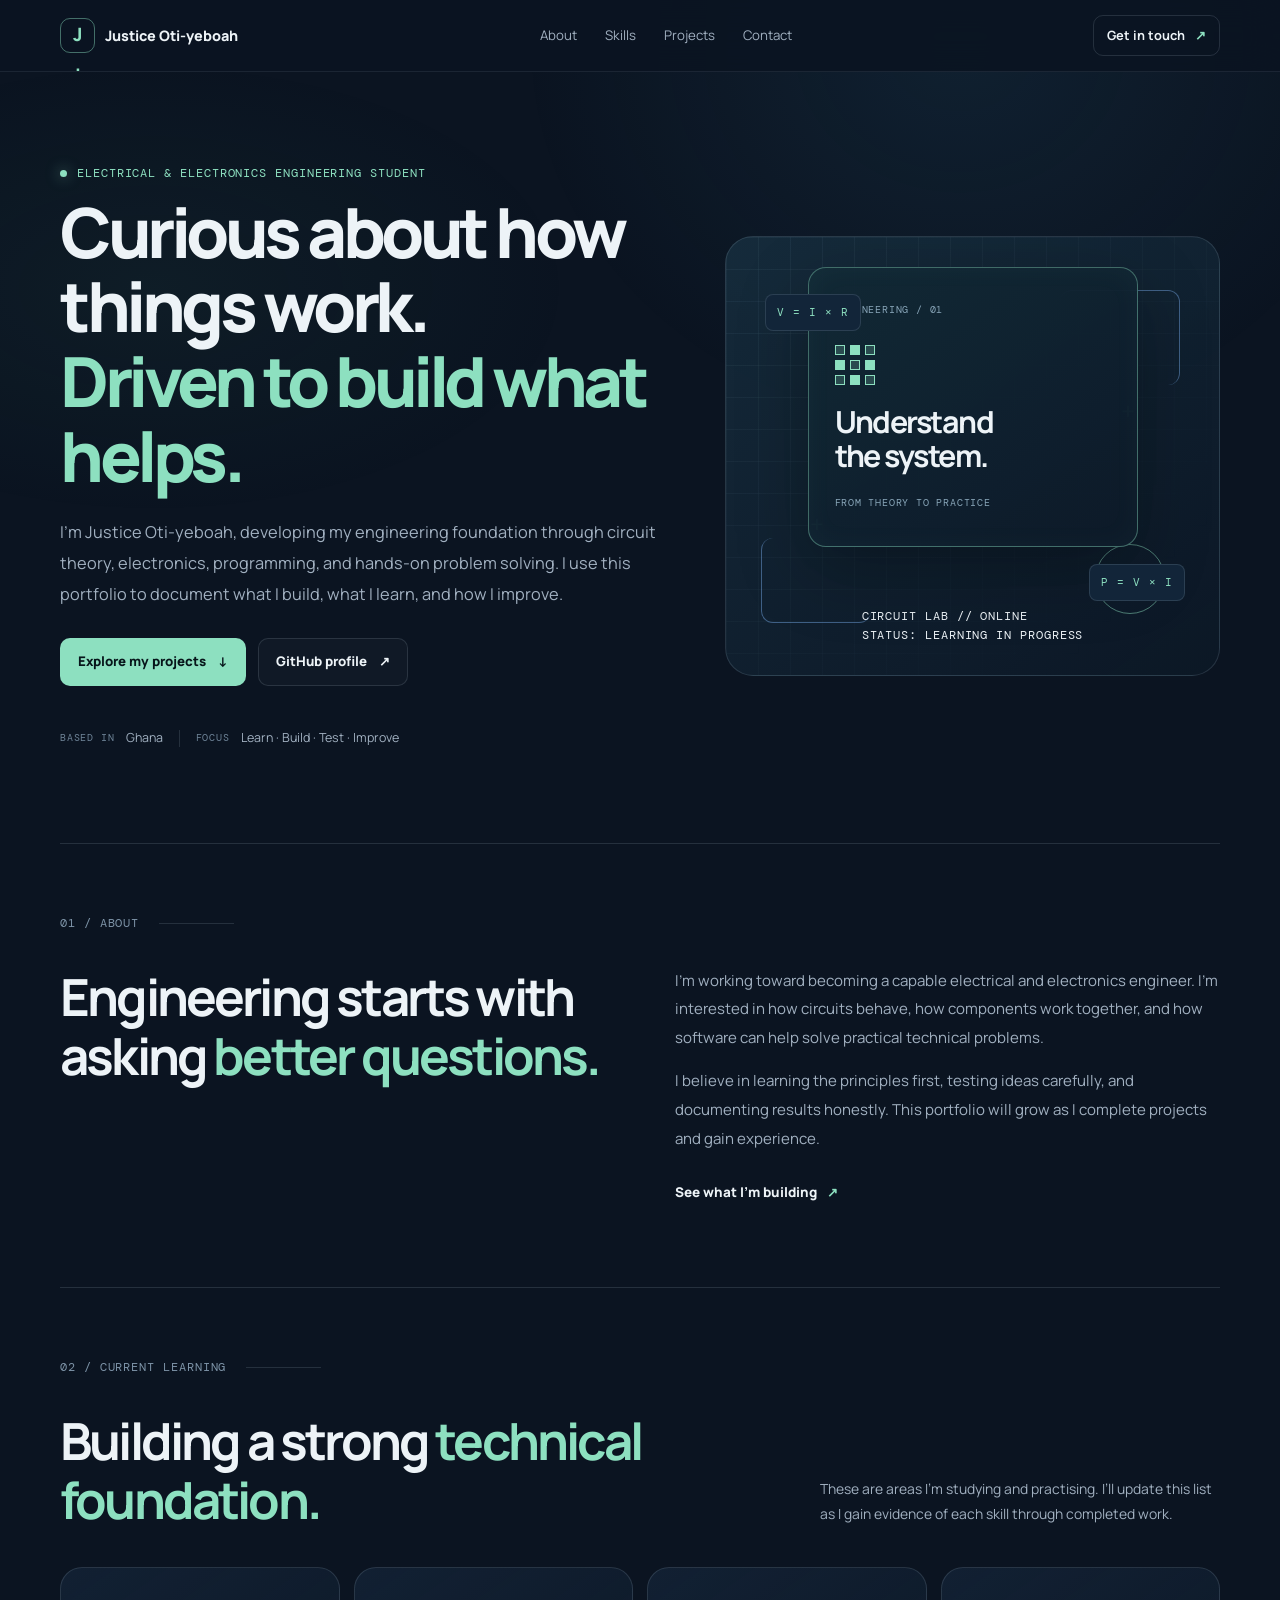
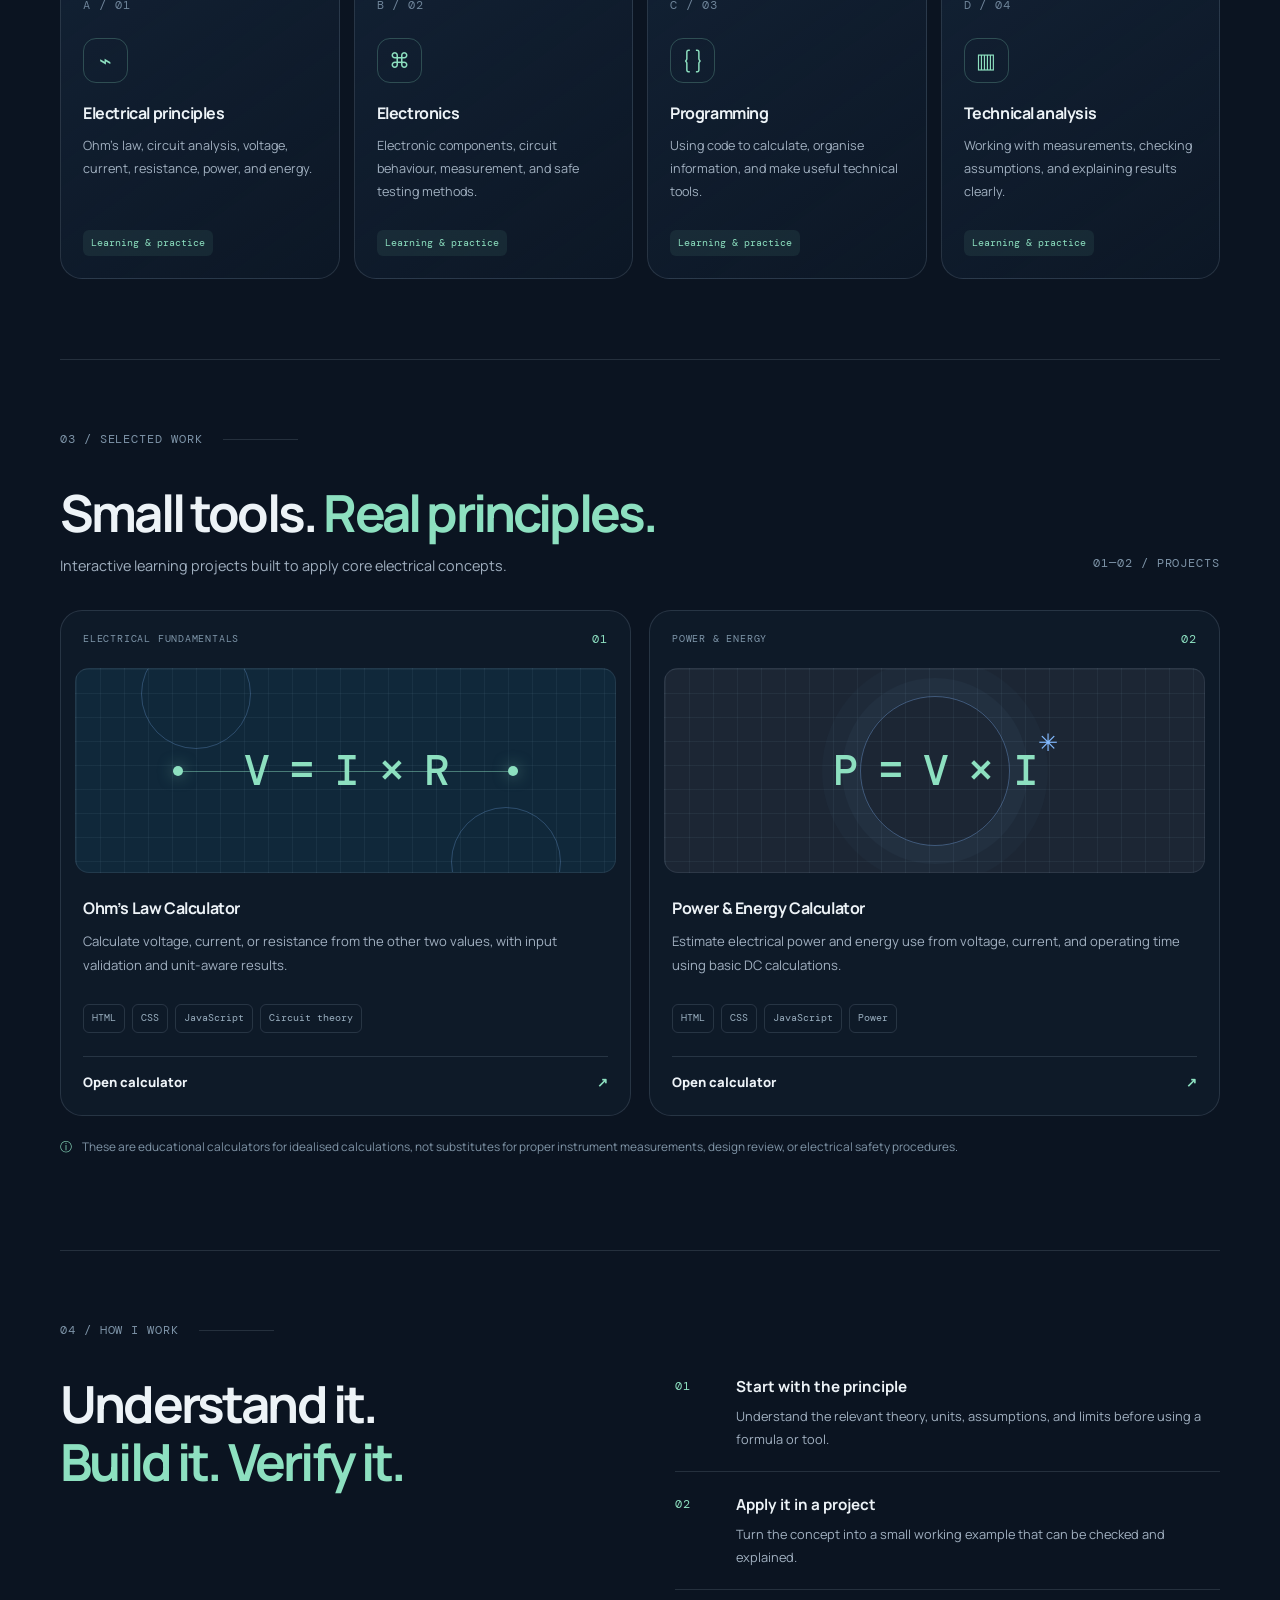
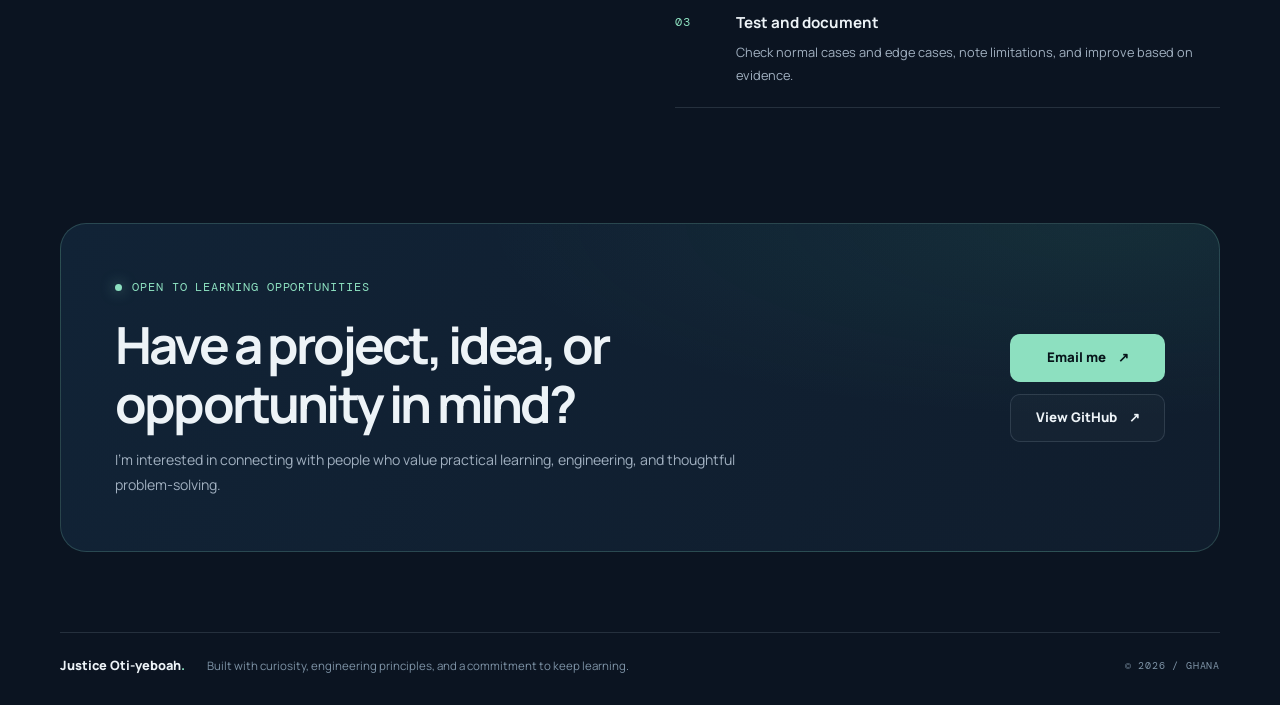
==== commit 3a14a8fc: "Add animated interface elements to portfolio" ====
--- a/index.html
+++ b/index.html
@@ -9,6 +9,7 @@
 <link rel="stylesheet" href="styles.css"><script src="script.js" defer></script>
 </head>
 <body>
+<div class="scroll-progress" aria-hidden="true"><span id="scroll-progress-fill"></span></div>
 <a class="skip-link" href="#main">Skip to content</a>
 <header class="site-header">
 <a class="brand" href="#top" aria-label="Justice Oti-yeboah home"><span class="brand-mark">J<span>.</span></span><span>Justice Oti-yeboah</span></a>
@@ -26,6 +27,7 @@
 </div>
 <div class="hero-visual reveal" aria-label="Abstract circuit board illustration"><div class="visual-grid"></div><div class="circuit circuit-a"></div><div class="circuit circuit-b"></div><div class="circuit circuit-c"></div>
 <div class="chip"><span class="chip-label mono">ENGINEERING / 01</span><div class="chip-symbol" aria-hidden="true"><span></span><span></span><span></span><span></span><span></span><span></span><span></span><span></span><span></span></div><strong>Understand<br>the system.</strong><span class="chip-caption mono">FROM THEORY TO PRACTICE</span></div>
+<div class="telemetry mono"><span class="telemetry-pulse"></span> CIRCUIT LAB // ONLINE<br><span class="telemetry-dim">STATUS: LEARNING IN PROGRESS</span></div>
 <span class="visual-tag tag-top mono">V = I × R</span><span class="visual-tag tag-bottom mono">P = V × I</span><span class="visual-cross cross-one" aria-hidden="true">+</span><span class="visual-cross cross-two" aria-hidden="true">+</span></div>
 </section>
 <section class="section-wrap intro-section reveal" id="about">
--- a/styles.css
+++ b/styles.css
@@ -1,675 +1,14 @@
-:root {
-  --bg: #f3ebdf;
-  --bg-strong: #eadcca;
-  --surface: rgba(255, 248, 241, 0.76);
-  --surface-strong: rgba(255, 253, 250, 0.88);
-  --text: #1f1a17;
-  --muted: #665d55;
-  --line: rgba(31, 26, 23, 0.12);
-  --accent: #cf5c43;
-  --accent-deep: #a84433;
-  --accent-soft: #f7c9b6;
-  --teal: #0e7d72;
-  --gold: #d7a343;
-  --shadow: 0 24px 60px rgba(82, 57, 39, 0.16);
-  --radius-xl: 32px;
-  --radius-lg: 24px;
-  --radius-md: 18px;
-  --max-width: 1040px;
-}
-
-*,
-*::before,
-*::after {
-  box-sizing: border-box;
-}
-
-html {
-  scroll-behavior: smooth;
-}
-
-body {
-  margin: 0;
-  min-height: 100vh;
-  font-family: "Manrope", "Segoe UI", sans-serif;
-  color: var(--text);
-  background:
-    radial-gradient(circle at top left, rgba(215, 163, 67, 0.2), transparent 28%),
-    radial-gradient(circle at 85% 10%, rgba(14, 125, 114, 0.2), transparent 26%),
-    linear-gradient(180deg, #f7efe2 0%, var(--bg) 42%, #efe3d1 100%);
-}
-
-img {
-  display: block;
-  max-width: 100%;
-}
-
-a {
-  color: inherit;
-  text-decoration: none;
-}
-
-button,
-input,
-textarea,
-select {
-  font: inherit;
-}
-
-.skip-link {
-  position: absolute;
-  left: 50%;
-  top: -100%;
-  transform: translateX(-50%);
-  padding: 0.8rem 1rem;
-  border-radius: 999px;
-  background: var(--text);
-  color: #fff;
-  z-index: 20;
-}
-
-.skip-link:focus {
-  top: 1rem;
-}
-
-.page-shell {
-  position: relative;
-  overflow: hidden;
-}
-
-.page-shell::before,
-.page-shell::after {
-  content: "";
-  position: fixed;
-  width: 32rem;
-  height: 32rem;
-  border-radius: 999px;
-  filter: blur(18px);
-  opacity: 0.35;
-  pointer-events: none;
-  z-index: -1;
-}
-
-.page-shell::before {
-  top: -10rem;
-  right: -14rem;
-  background: rgba(207, 92, 67, 0.26);
-}
-
-.page-shell::after {
-  bottom: -14rem;
-  left: -12rem;
-  background: rgba(14, 125, 114, 0.18);
-}
-
-.site-header,
-.section,
-.site-footer {
-  width: min(calc(100% - 2rem), var(--max-width));
-  margin: 0 auto;
-}
-
-.site-header {
-  position: sticky;
-  top: 0;
-  z-index: 10;
-  display: flex;
-  align-items: center;
-  justify-content: space-between;
-  gap: 0.8rem;
-  margin-top: 0.75rem;
-  padding: 0.75rem 1rem;
-  border: 1px solid var(--line);
-  border-radius: 999px;
-  background: rgba(255, 249, 243, 0.72);
-  backdrop-filter: blur(16px);
-}
-
-.brand,
-.header-link {
-  font-weight: 800;
-  letter-spacing: 0.02em;
-}
-
-.site-nav {
-  display: flex;
-  gap: 1.1rem;
-  color: var(--muted);
-  font-size: 0.9rem;
-}
-
-.site-nav a,
-.social-links a {
-  position: relative;
-}
-
-.site-nav a::after,
-.social-links a::after {
-  content: "";
-  position: absolute;
-  left: 0;
-  bottom: -0.15rem;
-  width: 100%;
-  height: 2px;
-  background: currentColor;
-  transform: scaleX(0);
-  transform-origin: right;
-  transition: transform 180ms ease;
-}
-
-.site-nav a:hover::after,
-.site-nav a:focus-visible::after,
-.social-links a:hover::after,
-.social-links a:focus-visible::after {
-  transform: scaleX(1);
-  transform-origin: left;
-}
-
-.header-link {
-  padding: 0.6rem 0.9rem;
-  border-radius: 999px;
-  background: var(--text);
-  color: #fff7f2;
-  font-size: 0.92rem;
-}
-
-.hero {
-  display: grid;
-  grid-template-columns: minmax(0, 1.08fr) minmax(300px, 0.88fr);
-  gap: 1.5rem;
-  align-items: center;
-  padding: 4rem 0 2.8rem;
-}
-
-.eyebrow {
-  display: inline-flex;
-  align-items: center;
-  gap: 0.45rem;
-  margin: 0 0 0.8rem;
-  color: var(--accent-deep);
-  font-size: 0.78rem;
-  font-weight: 800;
-  letter-spacing: 0.11em;
-  text-transform: uppercase;
-}
-
-.eyebrow::before {
-  content: "";
-  width: 0.7rem;
-  height: 0.7rem;
-  border-radius: 999px;
-  background: linear-gradient(135deg, var(--accent), var(--gold));
-}
-
-h1,
-h2,
-h3 {
-  margin: 0;
-  font-family: "Fraunces", Georgia, serif;
-  line-height: 0.96;
-  letter-spacing: -0.04em;
-}
-
-h1 {
-  max-width: 12ch;
-  font-size: clamp(2.6rem, 6vw, 4.8rem);
-}
-
-h2 {
-  font-size: clamp(1.85rem, 4vw, 2.85rem);
-}
-
-h3 {
-  font-size: clamp(1.12rem, 2vw, 1.5rem);
-}
-
-p {
-  margin: 0;
-  line-height: 1.7;
-}
-
-.hero-lede,
-.about-copy,
-.section-note,
-.contact-copy {
-  color: var(--muted);
-  font-size: 0.98rem;
-}
-
-.hero-lede {
-  max-width: 38rem;
-  margin-top: 1.2rem;
-}
-
-.hero-actions,
-.contact-actions {
-  display: flex;
-  flex-wrap: wrap;
-  gap: 0.8rem;
-  margin-top: 1.5rem;
-}
-
-.button {
-  display: inline-flex;
-  align-items: center;
-  justify-content: center;
-  min-height: 2.9rem;
-  padding: 0.78rem 1.05rem;
-  border: 1px solid transparent;
-  border-radius: 999px;
-  font-weight: 800;
-  font-size: 0.94rem;
-  transition:
-    transform 180ms ease,
-    box-shadow 180ms ease,
-    background-color 180ms ease,
-    border-color 180ms ease;
-}
-
-.button:hover,
-.button:focus-visible,
-.header-link:hover,
-.header-link:focus-visible {
-  transform: translateY(-2px);
-  box-shadow: 0 14px 28px rgba(56, 41, 31, 0.14);
-}
-
-.button-primary {
-  background: linear-gradient(135deg, var(--accent), var(--accent-deep));
-  color: #fff8f5;
-}
-
-.button-secondary {
-  border-color: var(--line);
-  background: rgba(255, 251, 246, 0.64);
-}
-
-.hero-tags {
-  display: flex;
-  flex-wrap: wrap;
-  gap: 0.6rem;
-  margin: 1.4rem 0 0;
-  padding: 0;
-  list-style: none;
-}
-
-.hero-tags li,
-.project-tags li {
-  padding: 0.5rem 0.75rem;
-  border: 1px solid var(--line);
-  border-radius: 999px;
-  background: rgba(255, 255, 255, 0.5);
-  color: var(--muted);
-  font-size: 0.84rem;
-}
-
-.hero-showcase {
-  position: relative;
-  display: grid;
-  gap: 1rem;
-}
-
-.showcase-card,
-.info-panel,
-.process-card,
-.project-card,
-.contact-card {
-  border: 1px solid var(--line);
-  border-radius: var(--radius-xl);
-  background: var(--surface);
-  backdrop-filter: blur(14px);
-  box-shadow: var(--shadow);
-}
-
-.showcase-card {
-  padding: 1.25rem;
-}
-
-.showcase-card-main {
-  position: relative;
-  min-height: 20rem;
-  padding: 1.6rem;
-  background:
-    radial-gradient(circle at top right, rgba(215, 163, 67, 0.34), transparent 32%),
-    linear-gradient(165deg, rgba(255, 248, 243, 0.92), rgba(250, 231, 222, 0.84));
-}
-
-.showcase-card-main::after {
-  content: "";
-  position: absolute;
-  right: 1.15rem;
-  bottom: 1.15rem;
-  width: 5.5rem;
-  height: 5.5rem;
-  border-radius: 1.5rem;
-  background:
-    linear-gradient(135deg, rgba(207, 92, 67, 0.92), rgba(14, 125, 114, 0.85));
-  transform: rotate(12deg);
-  box-shadow: 0 16px 32px rgba(56, 37, 26, 0.16);
-}
-
-.showcase-card-main h2 {
-  max-width: 11ch;
-  margin-top: 0.6rem;
-}
-
-.showcase-card-main p:last-child {
-  max-width: 27rem;
-  margin-top: 0.85rem;
-  color: var(--muted);
-}
-
-.showcase-card-detail {
-  margin-left: 1.75rem;
-  padding: 1.25rem 1.35rem;
-  background: rgba(255, 253, 248, 0.88);
-}
-
-.showcase-card-detail ul {
-  margin: 0.8rem 0 0;
-  padding-left: 1.1rem;
-  color: var(--muted);
-}
-
-.showcase-card-detail li + li {
-  margin-top: 0.45rem;
-}
-
-.card-label {
-  color: var(--accent-deep);
-  font-size: 0.74rem;
-  font-weight: 800;
-  letter-spacing: 0.12em;
-  text-transform: uppercase;
-}
-
-.section {
-  padding: 1.2rem 0 3rem;
-}
-
-.section-heading {
-  display: grid;
-  gap: 0.6rem;
-  max-width: 48rem;
-  margin-bottom: 1.35rem;
-}
-
-.section-heading-wide {
-  max-width: none;
-  grid-template-columns: minmax(0, 1fr) minmax(260px, 360px);
-  align-items: end;
-  gap: 1.5rem;
-}
-
-.about-grid {
-  display: grid;
-  grid-template-columns: minmax(0, 1.05fr) minmax(300px, 0.95fr);
-  gap: 1.2rem;
-  align-items: start;
-}
-
-.about-copy {
-  display: grid;
-  gap: 1rem;
-}
-
-.about-panels {
-  display: grid;
-  gap: 0.85rem;
-}
-
-.info-panel {
-  padding: 1.2rem;
-  background: var(--surface-strong);
-}
-
-.info-panel h3 {
-  margin-top: 0.6rem;
-}
-
-.info-panel p:last-child {
-  margin-top: 0.8rem;
-  color: var(--muted);
-}
-
-.project-grid {
-  display: grid;
-  grid-template-columns: repeat(3, minmax(0, 1fr));
-  gap: 1rem;
-}
-
-.project-card {
-  display: grid;
-  gap: 0.85rem;
-  padding: 1.15rem;
-  transition:
-    transform 180ms ease,
-    box-shadow 180ms ease;
-}
-
-.project-card:hover,
-.project-card:focus-within {
-  transform: translateY(-6px);
-  box-shadow: 0 28px 56px rgba(77, 53, 38, 0.2);
-}
-
-.project-visual {
-  min-height: 10.75rem;
-  border-radius: calc(var(--radius-lg) - 2px);
-  background:
-    linear-gradient(135deg, var(--project-accent), rgba(255, 255, 255, 0.7)),
-    linear-gradient(180deg, rgba(255, 255, 255, 0.44), rgba(255, 255, 255, 0));
-  position: relative;
-  overflow: hidden;
-}
-
-.project-visual::before,
-.project-visual::after {
-  content: "";
-  position: absolute;
-  border-radius: 999px;
-  background: rgba(255, 255, 255, 0.62);
-}
-
-.project-visual::before {
-  width: 7rem;
-  height: 7rem;
-  right: -1.5rem;
-  top: -1rem;
-}
-
-.project-visual::after {
-  width: 4rem;
-  height: 4rem;
-  left: 0.8rem;
-  bottom: 0.8rem;
-}
-
-.project-meta {
-  display: flex;
-  justify-content: space-between;
-  gap: 1rem;
-  color: var(--muted);
-  font-size: 0.88rem;
-}
-
-.project-card h3 {
-  line-height: 1.02;
-}
-
-.project-summary {
-  color: var(--muted);
-}
-
-.project-tags {
-  display: flex;
-  flex-wrap: wrap;
-  gap: 0.5rem;
-  margin: 0;
-  padding: 0;
-  list-style: none;
-}
-
-.process-grid {
-  display: grid;
-  grid-template-columns: repeat(3, minmax(0, 1fr));
-  gap: 0.9rem;
-}
-
-.process-card {
-  position: relative;
-  padding: 1.2rem;
-  overflow: hidden;
-}
-
-.process-card::after {
-  content: "";
-  position: absolute;
-  inset: auto -1rem -2rem auto;
-  width: 8rem;
-  height: 8rem;
-  border-radius: 2rem;
-  background: linear-gradient(135deg, rgba(207, 92, 67, 0.12), rgba(14, 125, 114, 0.18));
-  transform: rotate(16deg);
-}
-
-.step-number {
-  display: inline-flex;
-  margin-bottom: 0.75rem;
-  color: var(--accent-deep);
-  font-weight: 800;
-  letter-spacing: 0.12em;
-}
-
-.process-card p {
-  max-width: 25ch;
-  margin-top: 0.7rem;
-  color: var(--muted);
-}
-
-.contact-card {
-  display: grid;
-  grid-template-columns: minmax(0, 1.1fr) minmax(260px, 0.9fr);
-  gap: 1.2rem;
-  align-items: center;
-  padding: 1.5rem;
-  background:
-    radial-gradient(circle at top right, rgba(207, 92, 67, 0.2), transparent 30%),
-    rgba(255, 250, 244, 0.78);
-}
-
-.social-links {
-  display: flex;
-  flex-wrap: wrap;
-  gap: 0.7rem;
-  color: var(--muted);
-  font-weight: 700;
-  font-size: 0.92rem;
-}
-
-.site-footer {
-  padding: 0 0 2rem;
-  color: var(--muted);
-}
-
-.site-footer p {
-  padding-top: 0.5rem;
-  border-top: 1px solid var(--line);
-}
-
-.reveal {
-  opacity: 0;
-  transform: translateY(24px);
-  transition:
-    opacity 600ms ease,
-    transform 600ms ease;
-}
-
-.reveal.is-visible {
-  opacity: 1;
-  transform: translateY(0);
-}
-
-@media (prefers-reduced-motion: reduce) {
-  html {
-    scroll-behavior: auto;
-  }
-
-  *,
-  *::before,
-  *::after {
-    animation-duration: 0.01ms !important;
-    animation-iteration-count: 1 !important;
-    transition-duration: 0.01ms !important;
-  }
-
-  .reveal {
-    opacity: 1;
-    transform: none;
-  }
-}
-
-@media (max-width: 980px) {
-  .site-header {
-    flex-wrap: wrap;
-    justify-content: center;
-  }
-
-  .hero,
-  .about-grid,
-  .contact-card,
-  .section-heading-wide,
-  .project-grid,
-  .process-grid {
-    grid-template-columns: 1fr;
-  }
-
-  .showcase-card-detail {
-    margin-left: 0;
-  }
-
-  .project-grid,
-  .process-grid {
-    gap: 1rem;
-  }
-}
-
-@media (max-width: 720px) {
-  .site-header,
-  .section,
-  .site-footer {
-    width: min(calc(100% - 1.25rem), var(--max-width));
-  }
-
-  .site-header {
-    padding: 1rem;
-    border-radius: 1.5rem;
-  }
-
-  .site-nav {
-    justify-content: center;
-    flex-wrap: wrap;
-    gap: 0.8rem 1rem;
-  }
-
-  .hero {
-    padding-top: 3rem;
-  }
-
-  .showcase-card-main {
-    min-height: 17.5rem;
-  }
-
-  .showcase-card-main::after {
-    width: 4.6rem;
-    height: 4.6rem;
-  }
-
-  .contact-card,
-  .showcase-card,
-  .info-panel,
-  .process-card,
-  .project-card {
-    border-radius: 1.5rem;
-  }
-}
+:root{color-scheme:dark;--bg:#0b1421;--panel:#101d2d;--text:#edf3f7;--muted:#a1b0c0;--line:rgba(199,218,235,.14);--accent:#8de0c0;--blue:#83baff;--max:1160px;--radius:22px}
+*,*::before,*::after{box-sizing:border-box}html{scroll-behavior:smooth;scroll-padding-top:100px}body{margin:0;background:var(--bg);color:var(--text);font-family:Manrope,Arial,sans-serif;line-height:1.65;-webkit-font-smoothing:antialiased}body::before{content:"";position:fixed;inset:0;pointer-events:none;z-index:-1;background:radial-gradient(ellipse at 75% 5%,rgba(46,105,137,.15),transparent 32%),radial-gradient(ellipse at 12% 32%,rgba(49,120,99,.09),transparent 26%)}a{color:inherit;text-decoration:none}button,input,select{font:inherit}a:focus-visible,button:focus-visible,input:focus-visible,select:focus-visible{outline:3px solid var(--accent);outline-offset:3px}::selection{background:var(--accent);color:#08131d}.section-wrap{width:min(calc(100% - 48px),var(--max));margin-inline:auto}.mono{font-family:"DM Mono",monospace;font-size:.72rem;letter-spacing:.08em}.skip-link{position:absolute;top:-100px;left:20px;z-index:50;padding:10px 14px;background:var(--accent);color:#08131d;border-radius:8px}.skip-link:focus{top:12px}
+.site-header{position:sticky;top:0;z-index:20;display:flex;align-items:center;justify-content:space-between;gap:24px;padding:15px max(24px,calc((100vw - var(--max))/2));border-bottom:1px solid rgba(199,218,235,.09);background:rgba(11,20,33,.88);backdrop-filter:blur(18px)}.brand{display:inline-flex;align-items:center;gap:10px;font-size:.9rem;font-weight:800;white-space:nowrap}.brand-mark{display:grid;place-items:center;width:35px;height:35px;border:1px solid rgba(141,224,192,.45);border-radius:10px;color:var(--accent);font-size:1.15rem}.brand-mark span,.footer-brand span{color:var(--accent)}.site-nav{display:flex;align-items:center;gap:28px;color:var(--muted);font-size:.83rem}.site-nav a{transition:color .2s}.site-nav a:hover{color:var(--accent)}.header-cta{display:inline-flex;align-items:center;gap:10px;padding:9px 13px;border:1px solid var(--line);border-radius:10px;font-size:.8rem;font-weight:700;white-space:nowrap}.header-cta span,.text-link span,.project-link span{color:var(--accent)}
+.hero{display:grid;grid-template-columns:1.1fr .9fr;gap:60px;align-items:center;padding-top:92px;padding-bottom:94px;min-height:620px}.eyebrow{display:flex;align-items:center;gap:10px;color:var(--accent);font-family:"DM Mono",monospace;font-size:.72rem;letter-spacing:.08em;text-transform:uppercase}.status-dot{width:7px;height:7px;border-radius:50%;background:var(--accent);box-shadow:0 0 14px rgba(141,224,192,.6)}h1,h2,h3,p{margin-top:0}h1{margin-bottom:24px;font-size:clamp(2.6rem,5.4vw,4.8rem);line-height:1.08;letter-spacing:-.065em;font-weight:800}h1 span,h2 span{color:var(--accent)}.hero-lede{max-width:620px;color:var(--muted);font-size:1.02rem;line-height:1.9}.hero-actions,.contact-actions{display:flex;flex-wrap:wrap;gap:12px;margin-top:28px}.button{display:inline-flex;align-items:center;justify-content:center;gap:12px;min-height:46px;padding:12px 17px;border:1px solid transparent;border-radius:10px;font-size:.83rem;font-weight:800;transition:transform .2s,border-color .2s,background .2s}.button:hover{transform:translateY(-2px)}.button-primary{background:var(--accent);color:#07151a}.button-primary:hover{background:#b0f2d9}.button-quiet,.button-outline{border-color:var(--line);background:rgba(255,255,255,.025);color:var(--text)}.button-quiet:hover,.button-outline:hover{border-color:rgba(141,224,192,.55)}.hero-footnote{display:flex;flex-wrap:wrap;align-items:center;gap:11px;margin-top:42px;color:var(--muted);font-size:.78rem}.hero-footnote .mono{color:#6f8498;font-size:.64rem}.footnote-divider{height:17px;border-left:1px solid var(--line);margin-inline:5px}
+.hero-visual{position:relative;min-height:440px;display:grid;place-items:center;overflow:hidden;border:1px solid var(--line);border-radius:28px;background:linear-gradient(145deg,rgba(25,51,68,.72),rgba(12,25,40,.7))}.visual-grid{position:absolute;inset:0;background-image:linear-gradient(rgba(155,194,211,.07) 1px,transparent 1px),linear-gradient(90deg,rgba(155,194,211,.07) 1px,transparent 1px);background-size:32px 32px;mask-image:linear-gradient(135deg,#000,transparent 85%)}.chip{position:relative;z-index:2;width:min(76%,330px);min-height:280px;padding:26px;border:1px solid rgba(141,224,192,.4);border-radius:18px;background:linear-gradient(145deg,rgba(18,41,54,.96),rgba(13,26,41,.98));box-shadow:0 24px 70px rgba(0,0,0,.28),inset 0 0 30px rgba(141,224,192,.035)}.chip-label,.chip-caption{color:#88a5b8;font-size:.62rem}.chip strong{display:block;margin-top:20px;font-size:1.9rem;line-height:1.12;letter-spacing:-.05em}.chip-symbol{display:grid;grid-template-columns:repeat(3,10px);gap:5px;margin-top:24px}.chip-symbol span{height:10px;border:1px solid var(--accent);background:rgba(141,224,192,.2)}.chip-symbol span:nth-child(2n){background:var(--accent)}.chip-caption{display:block;margin-top:22px}.circuit{position:absolute;border:1px solid rgba(131,186,255,.42);border-radius:12px}.circuit-a{width:120px;height:95px;right:8%;top:12%;border-left:0;border-bottom:0}.circuit-b{width:110px;height:85px;left:7%;bottom:12%;border-right:0;border-top:0}.circuit-c{width:70px;height:70px;right:11%;bottom:14%;border-radius:50%;border-color:rgba(141,224,192,.5)}.visual-tag{position:absolute;z-index:3;padding:8px 11px;border:1px solid var(--line);border-radius:8px;background:#122539;color:var(--accent);font-size:.7rem}.tag-top{top:13%;left:8%}.tag-bottom{right:7%;bottom:17%}.visual-cross{position:absolute;color:var(--accent);font-size:1.5rem;opacity:.7}.cross-one{right:17%;top:35%}.cross-two{left:17%;bottom:30%}
+.section-kicker{display:flex;align-items:center;gap:20px;margin-bottom:34px;color:#7d93a7}.kicker-line{width:75px;border-top:1px solid var(--line)}.intro-section,.skills-section,.projects-section,.approach-section{padding-top:70px;padding-bottom:80px;border-top:1px solid var(--line)}.intro-grid,.approach-grid{display:grid;grid-template-columns:1fr 1fr;gap:70px}h2{font-size:clamp(2rem,4vw,3.2rem);line-height:1.15;letter-spacing:-.055em}.intro-grid h2{max-width:540px}.intro-copy{max-width:550px;color:var(--muted);font-size:.94rem;line-height:1.9}.intro-copy p+p{margin-top:15px}.text-link{display:inline-flex;gap:10px;margin-top:12px;color:var(--text);font-size:.84rem;font-weight:800}.section-heading{display:flex;align-items:end;justify-content:space-between;gap:40px;margin-bottom:28px}.section-heading h2{max-width:600px;margin-bottom:0}.section-heading>p{max-width:400px;margin-bottom:2px;color:var(--muted);font-size:.87rem;line-height:1.8}
+.skills-grid{display:grid;grid-template-columns:repeat(4,minmax(0,1fr));gap:14px;margin-top:38px}.skill-card{min-height:255px;padding:22px;border:1px solid var(--line);border-radius:var(--radius);background:linear-gradient(145deg,rgba(20,36,56,.78),rgba(15,28,44,.45));transition:transform .2s,border-color .2s}.skill-card:hover,.project-card:hover{transform:translateY(-4px);border-color:rgba(141,224,192,.38)}.skill-index{color:#6e8499}.skill-icon{display:grid;place-items:center;width:45px;height:45px;margin:22px 0 17px;border:1px solid rgba(141,224,192,.25);border-radius:13px;color:var(--accent);font-size:1.3rem}.skill-card h3,.project-body h3{margin-bottom:9px;font-size:1rem;letter-spacing:-.025em}.skill-card p{min-height:74px;margin-bottom:18px;color:var(--muted);font-size:.79rem;line-height:1.8}.skill-state{display:inline-flex;padding:5px 8px;border-radius:6px;background:rgba(141,224,192,.08);color:var(--accent);font-family:"DM Mono",monospace;font-size:.61rem}
+.project-heading{align-items:end}.project-heading>div>h2{margin-bottom:12px}.section-subtitle{margin-bottom:0;color:var(--muted);font-size:.9rem}.project-count{padding-bottom:5px;color:#7d93a7;white-space:nowrap}.projects-grid{display:grid;grid-template-columns:repeat(2,minmax(0,1fr));gap:18px;margin-top:32px}.project-card{overflow:hidden;border:1px solid var(--line);border-radius:var(--radius);background:rgba(16,29,45,.7);transition:transform .2s,border-color .2s}.project-top{display:flex;align-items:center;justify-content:space-between;padding:19px 22px;color:#7f96a9}.project-type{font-size:.62rem}.project-number{color:var(--accent)}.project-art{position:relative;display:grid;place-items:center;min-height:205px;margin:0 14px;overflow:hidden;border:1px solid rgba(190,216,229,.1);border-radius:14px;background-color:#10283a;background-image:linear-gradient(rgba(142,189,209,.07) 1px,transparent 1px),linear-gradient(90deg,rgba(142,189,209,.07) 1px,transparent 1px);background-size:24px 24px}.formula{position:relative;z-index:2;font-family:"DM Mono",monospace;font-size:clamp(1.7rem,4vw,2.7rem);font-weight:500;letter-spacing:-.08em;color:var(--accent)}.ohm-art::before,.ohm-art::after{content:"";position:absolute;width:110px;height:110px;border:1px solid rgba(131,186,255,.26);border-radius:50%}.ohm-art::before{left:12%;top:-30px}.ohm-art::after{right:10%;bottom:-45px}.art-line{position:absolute;left:18%;right:18%;top:50%;height:1px;background:rgba(141,224,192,.45)}.art-node{position:absolute;z-index:1;top:calc(50% - 5px);width:10px;height:10px;border-radius:50%;background:var(--accent);box-shadow:0 0 15px rgba(141,224,192,.5)}.node-a{left:18%}.node-b{right:18%}.power-art{background-color:#1c2634}.power-ring{position:absolute;width:150px;height:150px;border:1px solid rgba(131,186,255,.35);border-radius:50%;box-shadow:0 0 0 18px rgba(131,186,255,.035),0 0 0 38px rgba(131,186,255,.025)}.power-spark{position:absolute;top:26%;right:27%;color:var(--blue);font-size:1.5rem}.project-body{padding:22px}.project-body>p{min-height:55px;margin-bottom:19px;color:var(--muted);font-size:.82rem;line-height:1.8}.tag-list{display:flex;flex-wrap:wrap;gap:7px;margin-bottom:23px}.tag-list span{padding:5px 8px;border:1px solid var(--line);border-radius:6px;color:#9aafbf;font-family:"DM Mono",monospace;font-size:.62rem}.project-link{display:flex;align-items:center;justify-content:space-between;padding-top:15px;border-top:1px solid var(--line);font-size:.82rem;font-weight:800}.project-note{display:flex;gap:10px;margin-top:20px;color:#8196a8;font-size:.74rem;line-height:1.8}.project-note span{color:var(--accent)}
+.approach-grid h2{margin-bottom:0}.approach-steps{display:grid;gap:0}.approach-step{display:grid;grid-template-columns:45px 1fr;gap:16px;padding:20px 0;border-bottom:1px solid var(--line)}.approach-step:first-child{padding-top:0}.approach-step>.mono{padding-top:3px;color:var(--accent)}.approach-step h3{margin-bottom:6px;font-size:.95rem}.approach-step p{margin-bottom:0;color:var(--muted);font-size:.8rem;line-height:1.8}.contact-section{padding-top:35px;padding-bottom:80px}.contact-panel{display:flex;align-items:center;justify-content:space-between;gap:40px;padding:clamp(25px,5vw,54px);border:1px solid rgba(141,224,192,.2);border-radius:26px;background:radial-gradient(ellipse at 90% 0%,rgba(67,201,154,.09),transparent 42%),linear-gradient(120deg,#112336,#101d2d)}.contact-panel>div:first-child{max-width:640px}.contact-panel h2{margin-bottom:14px}.contact-panel p:not(.eyebrow){margin-bottom:0;color:var(--muted);font-size:.88rem;line-height:1.8}.contact-panel .eyebrow{margin-bottom:18px}.contact-actions{flex-direction:column;min-width:155px;margin-top:0}
+.site-footer{display:flex;align-items:center;gap:22px;padding-top:22px;padding-bottom:28px;border-top:1px solid var(--line);color:#7e93a6}.footer-brand{color:var(--text);font-size:.8rem;font-weight:800;white-space:nowrap}.site-footer p{flex:1;margin-bottom:0;font-size:.72rem}.footer-year{white-space:nowrap;font-size:.62rem}.reveal{opacity:0;transform:translateY(16px);transition:opacity .55s ease,transform .55s ease}.reveal.is-visible{opacity:1;transform:translateY(0)}
+@media(prefers-reduced-motion:reduce){html{scroll-behavior:auto}*,*::before,*::after{animation-duration:.01ms!important;transition-duration:.01ms!important}.reveal{opacity:1;transform:none}}
+@media(max-width:900px){.site-header{gap:14px}.site-nav{gap:16px}.hero{gap:35px;padding-top:65px}.hero-visual{min-height:390px}.skills-grid{grid-template-columns:repeat(2,minmax(0,1fr))}.intro-grid,.approach-grid{gap:35px}.contact-panel{align-items:flex-start;flex-direction:column}.contact-actions{flex-direction:row}}
+@media(max-width:650px){.section-wrap{width:min(calc(100% - 32px),var(--max))}.site-header{position:relative;flex-wrap:wrap;justify-content:space-between;padding:13px 16px}.site-nav{order:3;width:100%;justify-content:space-between;gap:8px;padding-top:10px;border-top:1px solid var(--line);font-size:.77rem}.header-cta{font-size:.73rem;padding:8px 10px}.hero{grid-template-columns:1fr;gap:36px;padding-top:54px;padding-bottom:60px;min-height:0}.hero-visual{min-height:350px}.hero-lede{font-size:.94rem}.hero-footnote{gap:8px;margin-top:30px}.intro-section,.skills-section,.projects-section,.approach-section{padding-top:48px;padding-bottom:54px}.section-kicker{margin-bottom:25px}.intro-grid,.approach-grid{grid-template-columns:1fr;gap:22px}.section-heading{display:block}.section-heading>p{margin-top:15px}.skills-grid{grid-template-columns:1fr 1fr;gap:10px}.skill-card{padding:16px;min-height:0}.skill-card p{min-height:0}.skill-icon{margin:17px 0 12px}.projects-grid{grid-template-columns:1fr;gap:14px}.project-art{min-height:180px}.project-count{display:inline-block;margin-top:17px}.contact-section{padding-bottom:50px}.contact-actions{width:100%;flex-direction:column}.contact-actions .button{width:100%}.site-footer{flex-wrap:wrap;gap:10px}.site-footer p{order:3;flex-basis:100%}.footer-year{margin-left:auto}}
+@media(max-width:380px){.skills-grid{grid-template-columns:1fr}.hero-actions .button{width:100%}.brand{font-size:.8rem}}
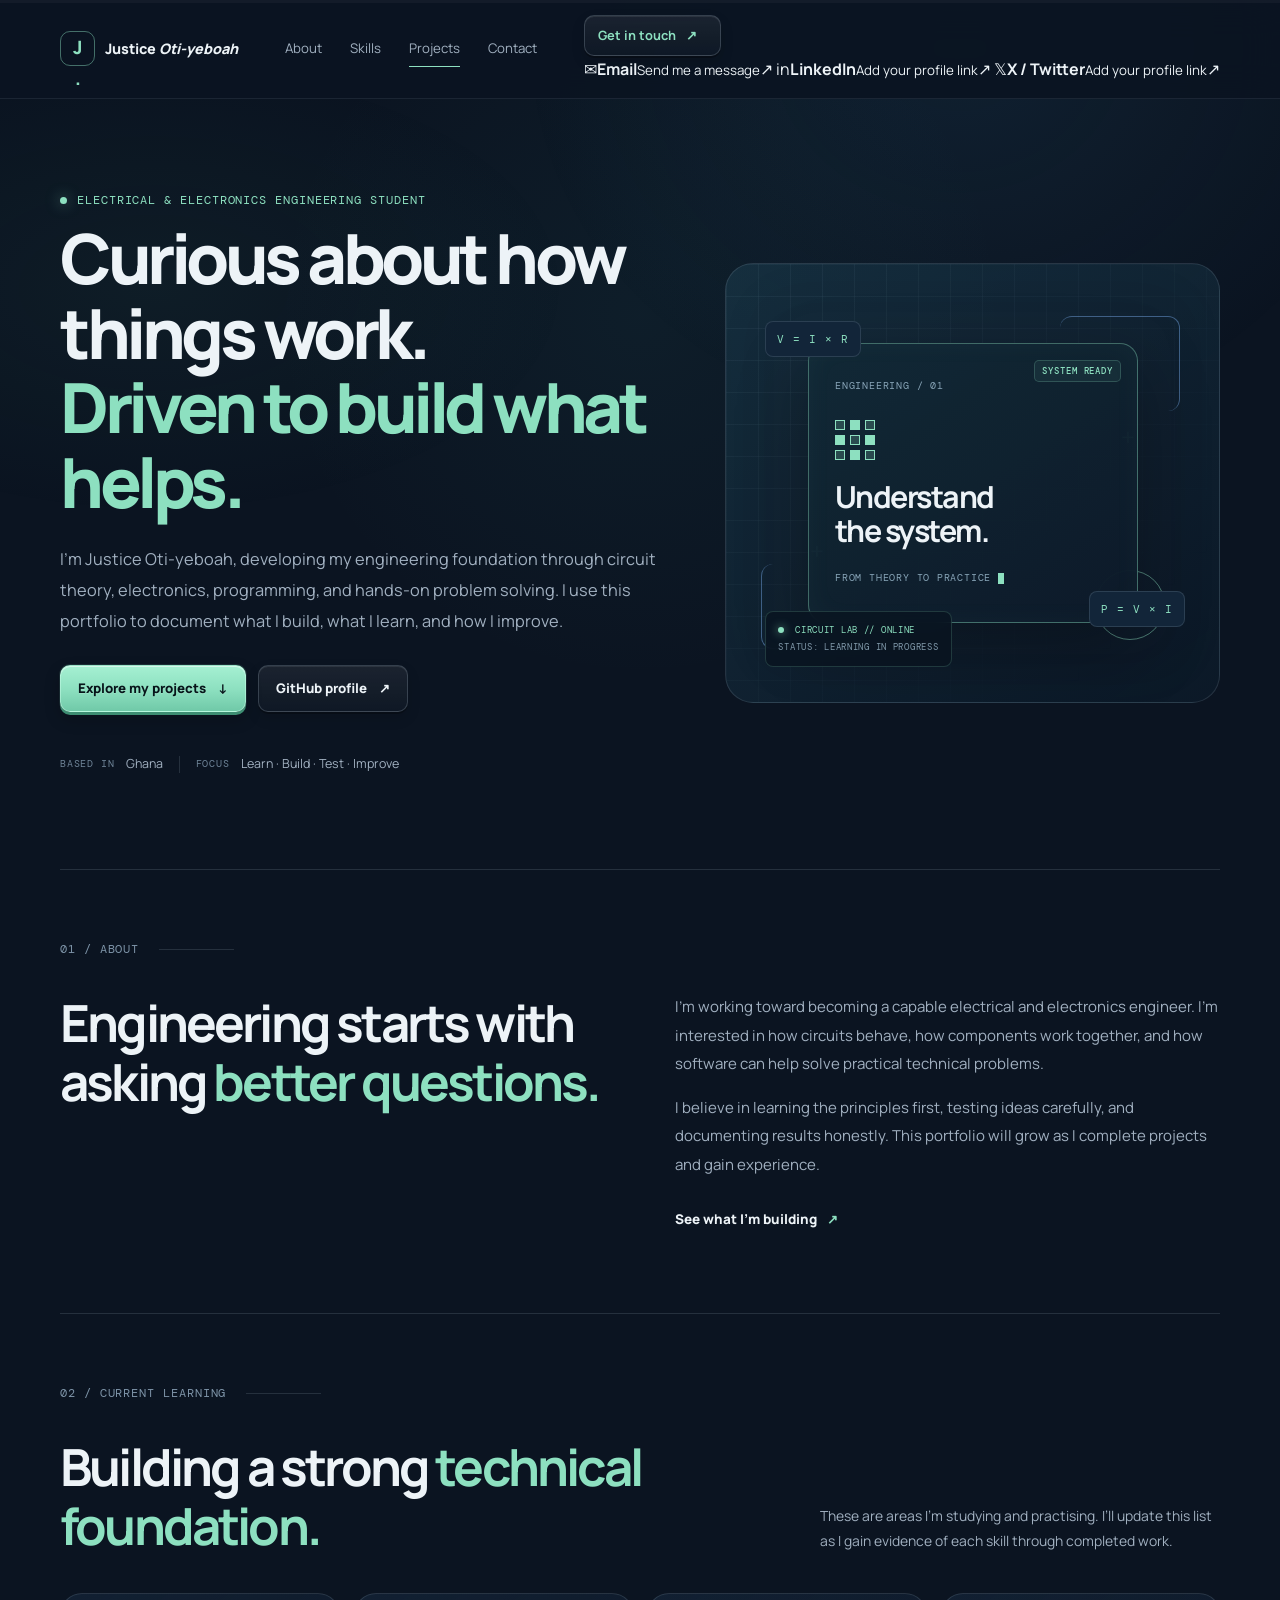
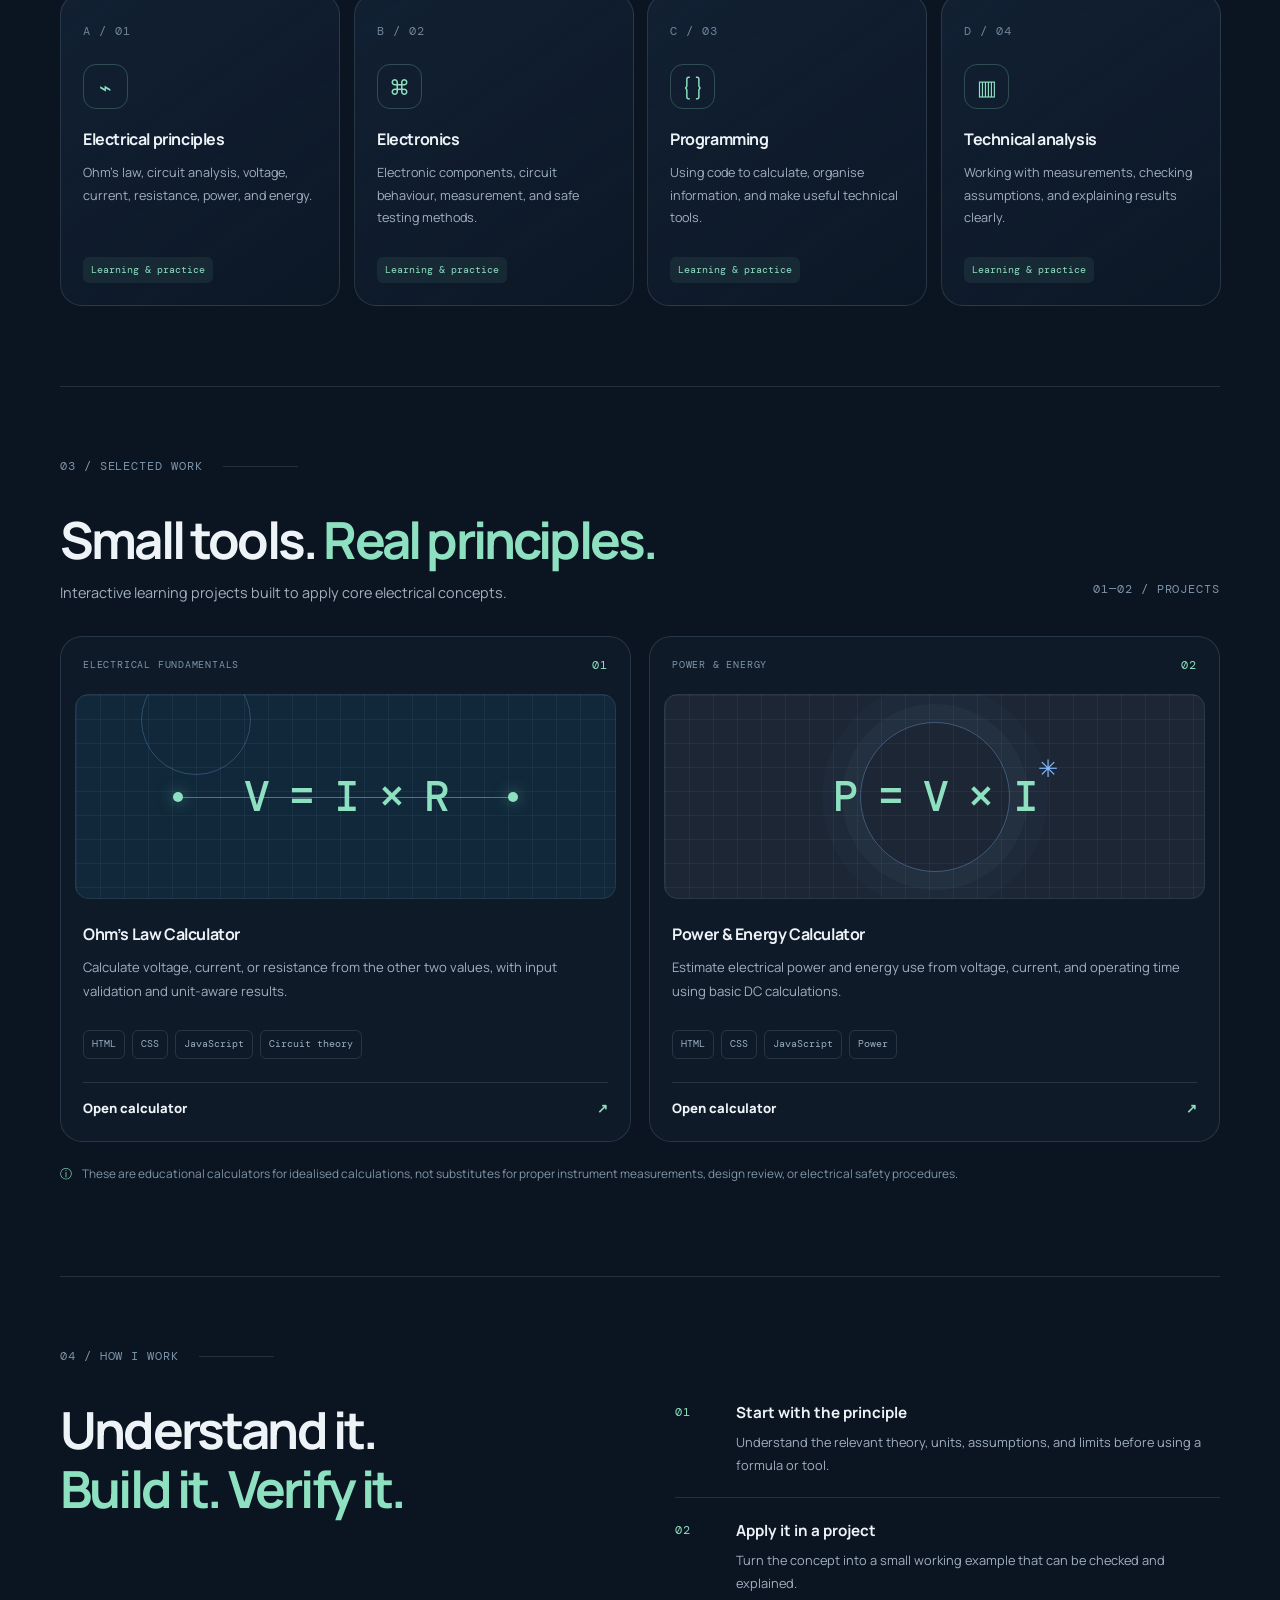
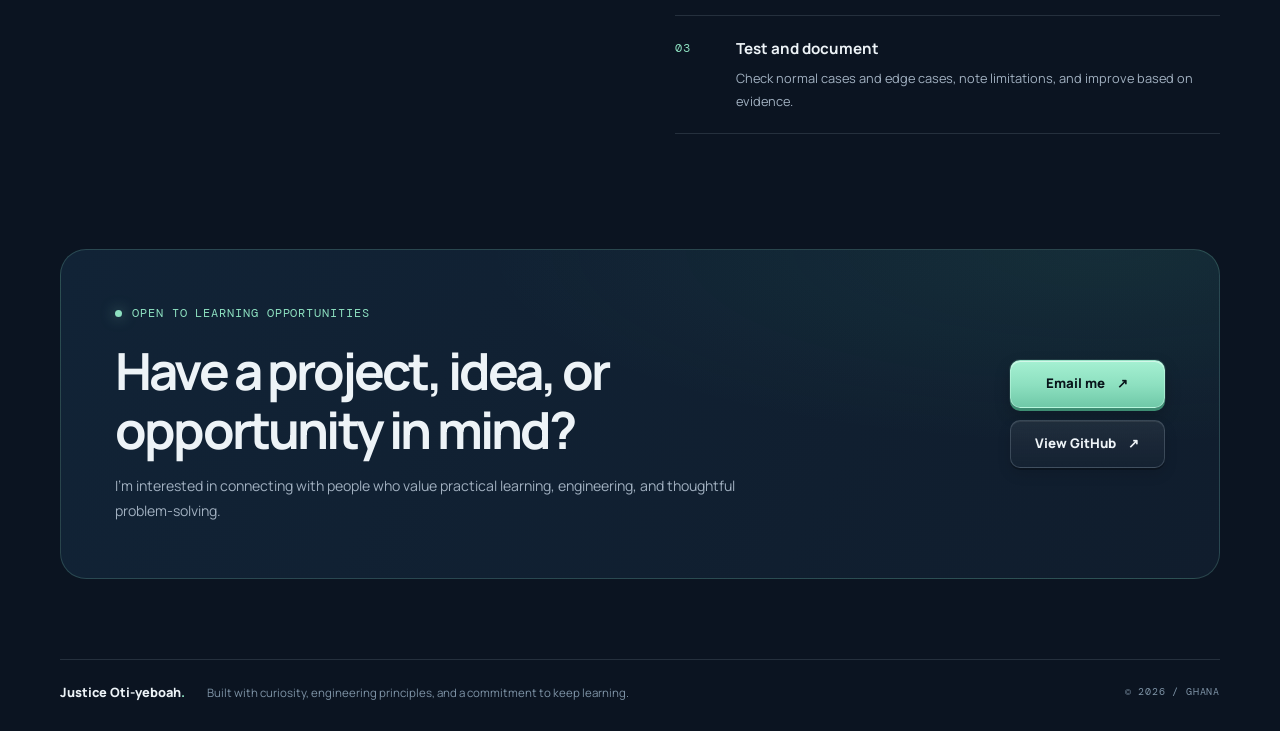
==== commit a9928b6b: "Restyle brand and add liquid contact dropdown" ====
--- a/index.html
+++ b/index.html
@@ -5,16 +5,23 @@
 <meta name="description" content="Justice Oti-yeboah's portfolio: electrical and electronics engineering, practical programming, and technical problem-solving projects.">
 <meta property="og:title" content="Justice Oti-yeboah | Engineering Portfolio"><meta property="og:description" content="Learning by building practical tools across electrical engineering and software."><meta property="og:type" content="website">
 <title>Justice Oti-yeboah | Engineering Portfolio</title>
-<link rel="preconnect" href="https://fonts.googleapis.com"><link rel="preconnect" href="https://fonts.gstatic.com" crossorigin><link href="https://fonts.googleapis.com/css2?family=DM+Mono:wght@400;500&family=Manrope:wght@400;500;600;700;800&display=swap" rel="stylesheet">
+<link rel="preconnect" href="https://fonts.googleapis.com"><link rel="preconnect" href="https://fonts.gstatic.com" crossorigin><link href="https://fonts.googleapis.com/css2?family=DM+Mono:wght@400;500&family=Manrope:wght@400;500;600;700;800&family=Space+Grotesk:wght@400;500;600;700&family=Playfair+Display:ital,wght@0,600;0,700;1,600;1,700&display=swap" rel="stylesheet">
 <link rel="stylesheet" href="styles.css"><script src="script.js" defer></script>
 </head>
 <body>
 <div class="scroll-progress" aria-hidden="true"><span id="scroll-progress-fill"></span></div>
 <a class="skip-link" href="#main">Skip to content</a>
 <header class="site-header">
-<a class="brand" href="#top" aria-label="Justice Oti-yeboah home"><span class="brand-mark">J<span>.</span></span><span>Justice Oti-yeboah</span></a>
+<a class="brand" href="#top" aria-label="Justice Oti-yeboah home"><span class="brand-mark">J<span>.</span></span><span class="brand-name">Justice <em>Oti-yeboah</em></span></a>
 <nav class="site-nav" aria-label="Main navigation"><a href="#about">About</a><a href="#skills">Skills</a><a href="#projects">Projects</a><a href="#contact">Contact</a></nav>
-<a class="header-cta" href="mailto:justicetim39@gmail.com">Get in touch <span aria-hidden="true">↗</span></a>
+<div class="contact-dropdown">
+<button class="header-cta contact-trigger" type="button" aria-expanded="false" aria-controls="contact-menu"><span class="cta-label">Get in touch</span><span class="cta-arrow" aria-hidden="true">↗</span><span class="liquid-orb" aria-hidden="true"></span></button>
+<div class="contact-menu" id="contact-menu" aria-label="Contact and social links">
+<a class="contact-menu-item" href="mailto:justicetim39@gmail.com"><span class="menu-icon">✉</span><span><strong>Email</strong><small>Send me a message</small></span><span class="menu-arrow">↗</span></a>
+<a class="contact-menu-item" href="https://www.linkedin.com/" target="_blank" rel="noreferrer"><span class="menu-icon">in</span><span><strong>LinkedIn</strong><small>Add your profile link</small></span><span class="menu-arrow">↗</span></a>
+<a class="contact-menu-item" href="https://x.com/" target="_blank" rel="noreferrer"><span class="menu-icon">𝕏</span><span><strong>X / Twitter</strong><small>Add your profile link</small></span><span class="menu-arrow">↗</span></a>
+</div>
+</div>
 </header>
 <main id="main">
 <section class="hero section-wrap" id="top">
--- a/styles.css
+++ b/styles.css
@@ -11,4 +11,128 @@
 @media(prefers-reduced-motion:reduce){html{scroll-behavior:auto}*,*::before,*::after{animation-duration:.01ms!important;transition-duration:.01ms!important}.reveal{opacity:1;transform:none}}
 @media(max-width:900px){.site-header{gap:14px}.site-nav{gap:16px}.hero{gap:35px;padding-top:65px}.hero-visual{min-height:390px}.skills-grid{grid-template-columns:repeat(2,minmax(0,1fr))}.intro-grid,.approach-grid{gap:35px}.contact-panel{align-items:flex-start;flex-direction:column}.contact-actions{flex-direction:row}}
 @media(max-width:650px){.section-wrap{width:min(calc(100% - 32px),var(--max))}.site-header{position:relative;flex-wrap:wrap;justify-content:space-between;padding:13px 16px}.site-nav{order:3;width:100%;justify-content:space-between;gap:8px;padding-top:10px;border-top:1px solid var(--line);font-size:.77rem}.header-cta{font-size:.73rem;padding:8px 10px}.hero{grid-template-columns:1fr;gap:36px;padding-top:54px;padding-bottom:60px;min-height:0}.hero-visual{min-height:350px}.hero-lede{font-size:.94rem}.hero-footnote{gap:8px;margin-top:30px}.intro-section,.skills-section,.projects-section,.approach-section{padding-top:48px;padding-bottom:54px}.section-kicker{margin-bottom:25px}.intro-grid,.approach-grid{grid-template-columns:1fr;gap:22px}.section-heading{display:block}.section-heading>p{margin-top:15px}.skills-grid{grid-template-columns:1fr 1fr;gap:10px}.skill-card{padding:16px;min-height:0}.skill-card p{min-height:0}.skill-icon{margin:17px 0 12px}.projects-grid{grid-template-columns:1fr;gap:14px}.project-art{min-height:180px}.project-count{display:inline-block;margin-top:17px}.contact-section{padding-bottom:50px}.contact-actions{width:100%;flex-direction:column}.contact-actions .button{width:100%}.site-footer{flex-wrap:wrap;gap:10px}.site-footer p{order:3;flex-basis:100%}.footer-year{margin-left:auto}}
-@media(max-width:380px){.skills-grid{grid-template-columns:1fr}.hero-actions .button{width:100%}.brand{font-size:.8rem}}+@media(max-width:380px){.skills-grid{grid-template-columns:1fr}.hero-actions .button{width:100%}.brand{font-size:.8rem}}
+
+/* Motion layer: subtle, purposeful engineering-interface animation */
+:root{--pointer-x:50vw;--pointer-y:35vh}
+body{background-image:radial-gradient(520px circle at var(--pointer-x) var(--pointer-y),rgba(53,149,150,.075),transparent 70%)}
+.scroll-progress{position:fixed;z-index:100;inset:0 0 auto;height:3px;background:rgba(255,255,255,.035);pointer-events:none}
+.scroll-progress span{display:block;width:100%;height:100%;transform:scaleX(0);transform-origin:left;background:linear-gradient(90deg,var(--accent),var(--blue));box-shadow:0 0 12px rgba(141,224,192,.6)}
+.hero-visual{isolation:isolate;box-shadow:inset 0 0 80px rgba(64,157,166,.035)}
+.hero-visual::before{content:"";position:absolute;z-index:1;inset:-30% -10%;pointer-events:none;background:linear-gradient(transparent 44%,rgba(141,224,192,.075) 50%,transparent 56%);transform:translateY(-70%);animation:scanSweep 7s ease-in-out infinite}
+.visual-grid{animation:gridDrift 24s linear infinite}
+.chip{animation:chipFloat 6s ease-in-out infinite;will-change:transform}
+.chip::after{content:"SYSTEM READY";position:absolute;right:16px;top:16px;padding:4px 7px;border:1px solid rgba(141,224,192,.22);border-radius:5px;color:var(--accent);background:rgba(141,224,192,.06);font:500 .55rem "DM Mono",monospace;letter-spacing:.1em}
+.chip-caption{display:flex;align-items:center;gap:7px}
+.chip-caption::after{content:"";width:6px;height:11px;background:var(--accent);animation:cursorBlink 1s steps(2,end) infinite}
+.circuit{animation:circuitGlow 4s ease-in-out infinite alternate}
+.circuit-b{animation-delay:1s}.circuit-c{animation-delay:2s}
+.visual-tag{box-shadow:0 0 0 0 rgba(141,224,192,.18);animation:tagPulse 4s ease-out infinite}
+.tag-bottom{animation-delay:1.8s}
+.telemetry{position:absolute;z-index:3;left:8%;bottom:8%;padding:10px 12px;border:1px solid rgba(141,224,192,.18);border-radius:8px;background:rgba(9,20,32,.82);color:var(--accent);font-size:.56rem;line-height:1.9;backdrop-filter:blur(8px)}
+.telemetry-pulse{display:inline-block;width:6px;height:6px;margin-right:5px;border-radius:50%;background:var(--accent);box-shadow:0 0 10px rgba(141,224,192,.8);animation:cursorBlink 1.3s steps(2,end) infinite}
+.telemetry-dim{color:#8199aa}
+.skill-card,.project-card{transform-style:preserve-3d;will-change:transform}
+.skill-card:hover .skill-icon{transform:translateY(-2px) rotate(-5deg);box-shadow:0 0 24px rgba(141,224,192,.09)}
+.skill-icon{transition:transform .3s,box-shadow .3s}
+.project-art::after{content:"";position:absolute;inset:0;pointer-events:none;background:linear-gradient(115deg,transparent 20%,rgba(141,224,192,.08) 48%,transparent 70%);transform:translateX(-120%);transition:transform .75s ease}
+.project-card:hover .project-art::after{transform:translateX(120%)}
+.project-card:hover .formula{ text-shadow:0 0 24px rgba(141,224,192,.35)}
+.status-dot{animation:statusPulse 2.2s ease-in-out infinite}
+.site-nav a{position:relative}
+.site-nav a::after{content:"";position:absolute;left:0;right:100%;bottom:-7px;height:1px;background:var(--accent);transition:right .22s ease}
+.site-nav a:hover::after,.site-nav a.is-active::after{right:0}
+.button-primary{box-shadow:0 0 0 0 rgba(141,224,192,.18)}
+.button-primary:hover{box-shadow:0 7px 28px rgba(141,224,192,.12)}
+.reveal{transition-delay:var(--reveal-delay,0ms)}
+@keyframes scanSweep{0%,20%{transform:translateY(-70%)}70%,100%{transform:translateY(70%)}}
+@keyframes gridDrift{from{background-position:0 0,0 0}to{background-position:32px 32px,32px 32px}}
+@keyframes chipFloat{0%,100%{transform:translateY(0)}50%{transform:translateY(-7px)}}
+@keyframes cursorBlink{0%,48%{opacity:1}49%,100%{opacity:.2}}
+@keyframes circuitGlow{from{opacity:.4;filter:drop-shadow(0 0 0 rgba(131,186,255,0))}to{opacity:1;filter:drop-shadow(0 0 6px rgba(131,186,255,.24))}}
+@keyframes tagPulse{0%,100%{box-shadow:0 0 0 0 rgba(141,224,192,0)}50%{box-shadow:0 0 0 5px rgba(141,224,192,.025)}}
+@keyframes statusPulse{0%,100%{box-shadow:0 0 8px rgba(141,224,192,.3)}50%{box-shadow:0 0 18px rgba(141,224,192,.85)}}
+@media(max-width:650px){.telemetry{left:5%;bottom:5%;font-size:.5rem}.chip{animation:none}.hero-visual::before{animation-duration:10s}}
+@media(prefers-reduced-motion:reduce){body{background-image:none}.visual-grid,.chip,.hero-visual::before,.circuit,.visual-tag,.telemetry-pulse,.status-dot{animation:none!important}.project-art::after{display:none}.skill-card,.project-card{will-change:auto}.scroll-progress{display:none}}
+
+
+/* Tactile, more physical button interactions */
+.button,.header-cta,.project-link{
+  position:relative;
+  isolation:isolate;
+  overflow:hidden;
+  transform:translateZ(0);
+  -webkit-tap-highlight-color:transparent;
+}
+.button,.header-cta{
+  box-shadow:0 2px 0 rgba(0,0,0,.28),0 7px 18px rgba(0,0,0,.14),inset 0 1px 0 rgba(255,255,255,.09);
+  transition:transform .18s cubic-bezier(.2,.8,.2,1),box-shadow .18s ease,background-color .18s ease,border-color .18s ease;
+}
+.button::before,.header-cta::before{
+  content:"";
+  position:absolute;
+  z-index:-1;
+  inset:0;
+  pointer-events:none;
+  background:linear-gradient(115deg,transparent 15%,rgba(255,255,255,.19) 42%,rgba(255,255,255,.025) 52%,transparent 76%);
+  transform:translateX(-130%);
+  transition:transform .55s cubic-bezier(.2,.65,.25,1);
+}
+.button:hover::before,.header-cta:hover::before{transform:translateX(130%)}
+.button-primary{
+  background:linear-gradient(180deg,#a5f0d2 0%,#8de0c0 52%,#70c9a8 100%);
+  border-color:rgba(207,255,236,.45);
+  box-shadow:0 3px 0 #3d8d72,0 7px 16px rgba(0,0,0,.22),0 0 0 1px rgba(141,224,192,.12),inset 0 1px 0 rgba(255,255,255,.52);
+  text-shadow:0 1px 0 rgba(255,255,255,.16);
+}
+.button-primary:hover{
+  background:linear-gradient(180deg,#b7f8df 0%,#9cebcf 55%,#80d8b8 100%);
+  transform:translateY(-2px);
+  box-shadow:0 5px 0 #3d8d72,0 12px 24px rgba(0,0,0,.25),0 0 22px rgba(141,224,192,.12),inset 0 1px 0 rgba(255,255,255,.6);
+}
+.button-primary:active{
+  transform:translateY(2px) scale(.985);
+  box-shadow:0 1px 0 #3d8d72,0 3px 8px rgba(0,0,0,.2),inset 0 2px 5px rgba(16,50,39,.15);
+}
+.button-quiet,.button-outline,.header-cta{
+  background:linear-gradient(180deg,rgba(255,255,255,.065),rgba(255,255,255,.018));
+  border-color:rgba(199,218,235,.2);
+  box-shadow:0 2px 0 rgba(0,0,0,.25),0 6px 14px rgba(0,0,0,.12),inset 0 1px 0 rgba(255,255,255,.08);
+}
+.button-quiet:hover,.button-outline:hover,.header-cta:hover{
+  transform:translateY(-2px);
+  border-color:rgba(141,224,192,.52);
+  background:linear-gradient(180deg,rgba(141,224,192,.1),rgba(255,255,255,.025));
+  box-shadow:0 4px 0 rgba(0,0,0,.2),0 10px 20px rgba(0,0,0,.18),inset 0 1px 0 rgba(255,255,255,.12);
+}
+.button-quiet:active,.button-outline:active,.header-cta:active{
+  transform:translateY(1px) scale(.99);
+  box-shadow:0 1px 0 rgba(0,0,0,.25),inset 0 2px 5px rgba(0,0,0,.18);
+}
+.button:focus-visible,.header-cta:focus-visible,.project-link:focus-visible{
+  outline:2px solid var(--accent);
+  outline-offset:4px;
+  box-shadow:0 0 0 5px rgba(141,224,192,.12),0 7px 18px rgba(0,0,0,.15);
+}
+.button-ripple{
+  position:absolute;
+  z-index:0;
+  width:12px;
+  height:12px;
+  border-radius:50%;
+  pointer-events:none;
+  background:rgba(255,255,255,.38);
+  transform:translate(-50%,-50%) scale(0);
+  animation:buttonRipple .58s ease-out forwards;
+}
+.button>*{position:relative;z-index:1}
+.project-link{transition:color .2s,padding-left .2s,background-color .2s}
+.project-link:hover{padding-left:5px;color:var(--accent)}
+.project-link:active{background:rgba(141,224,192,.045)}
+@keyframes buttonRipple{
+  to{transform:translate(-50%,-50%) scale(20);opacity:0}
+}
+@media(prefers-reduced-motion:reduce){
+  .button,.header-cta,.project-link,.button::before,.header-cta::before{transition:none!important}
+  .button-ripple{display:none}
+}
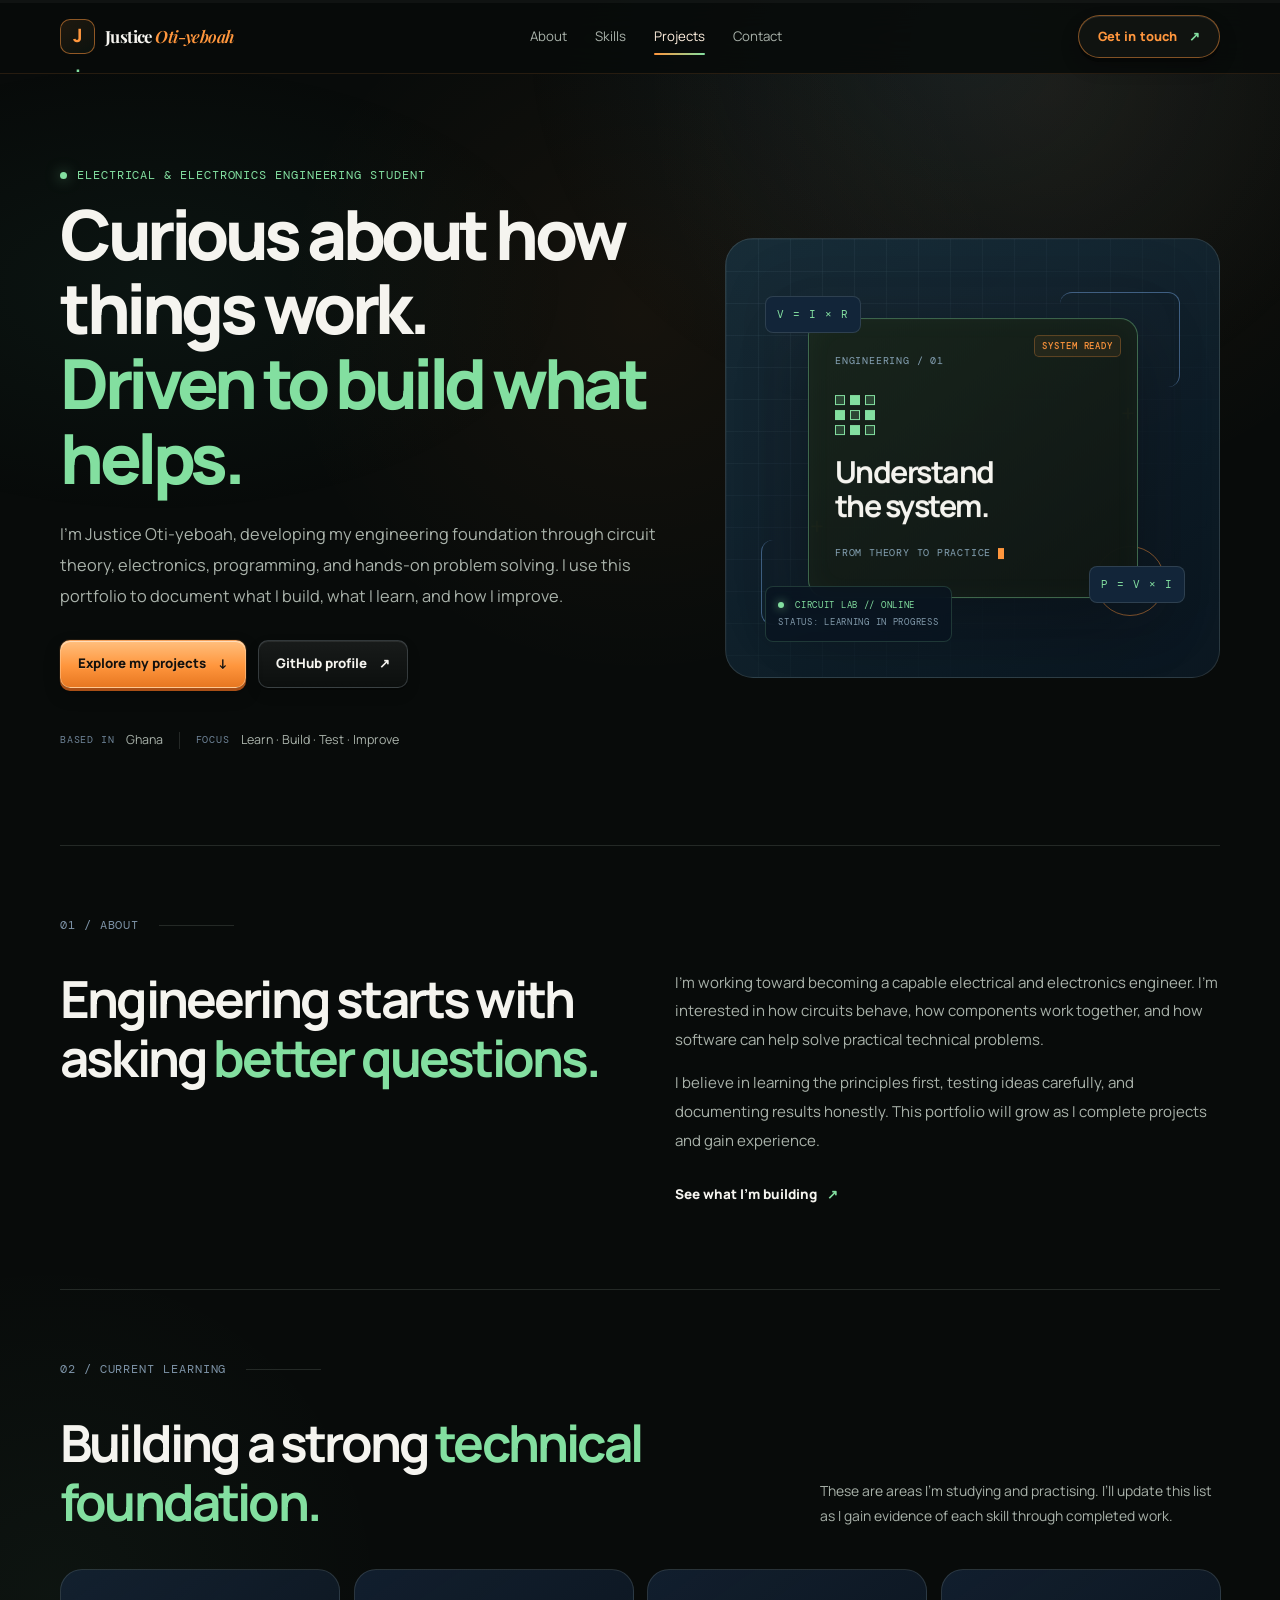
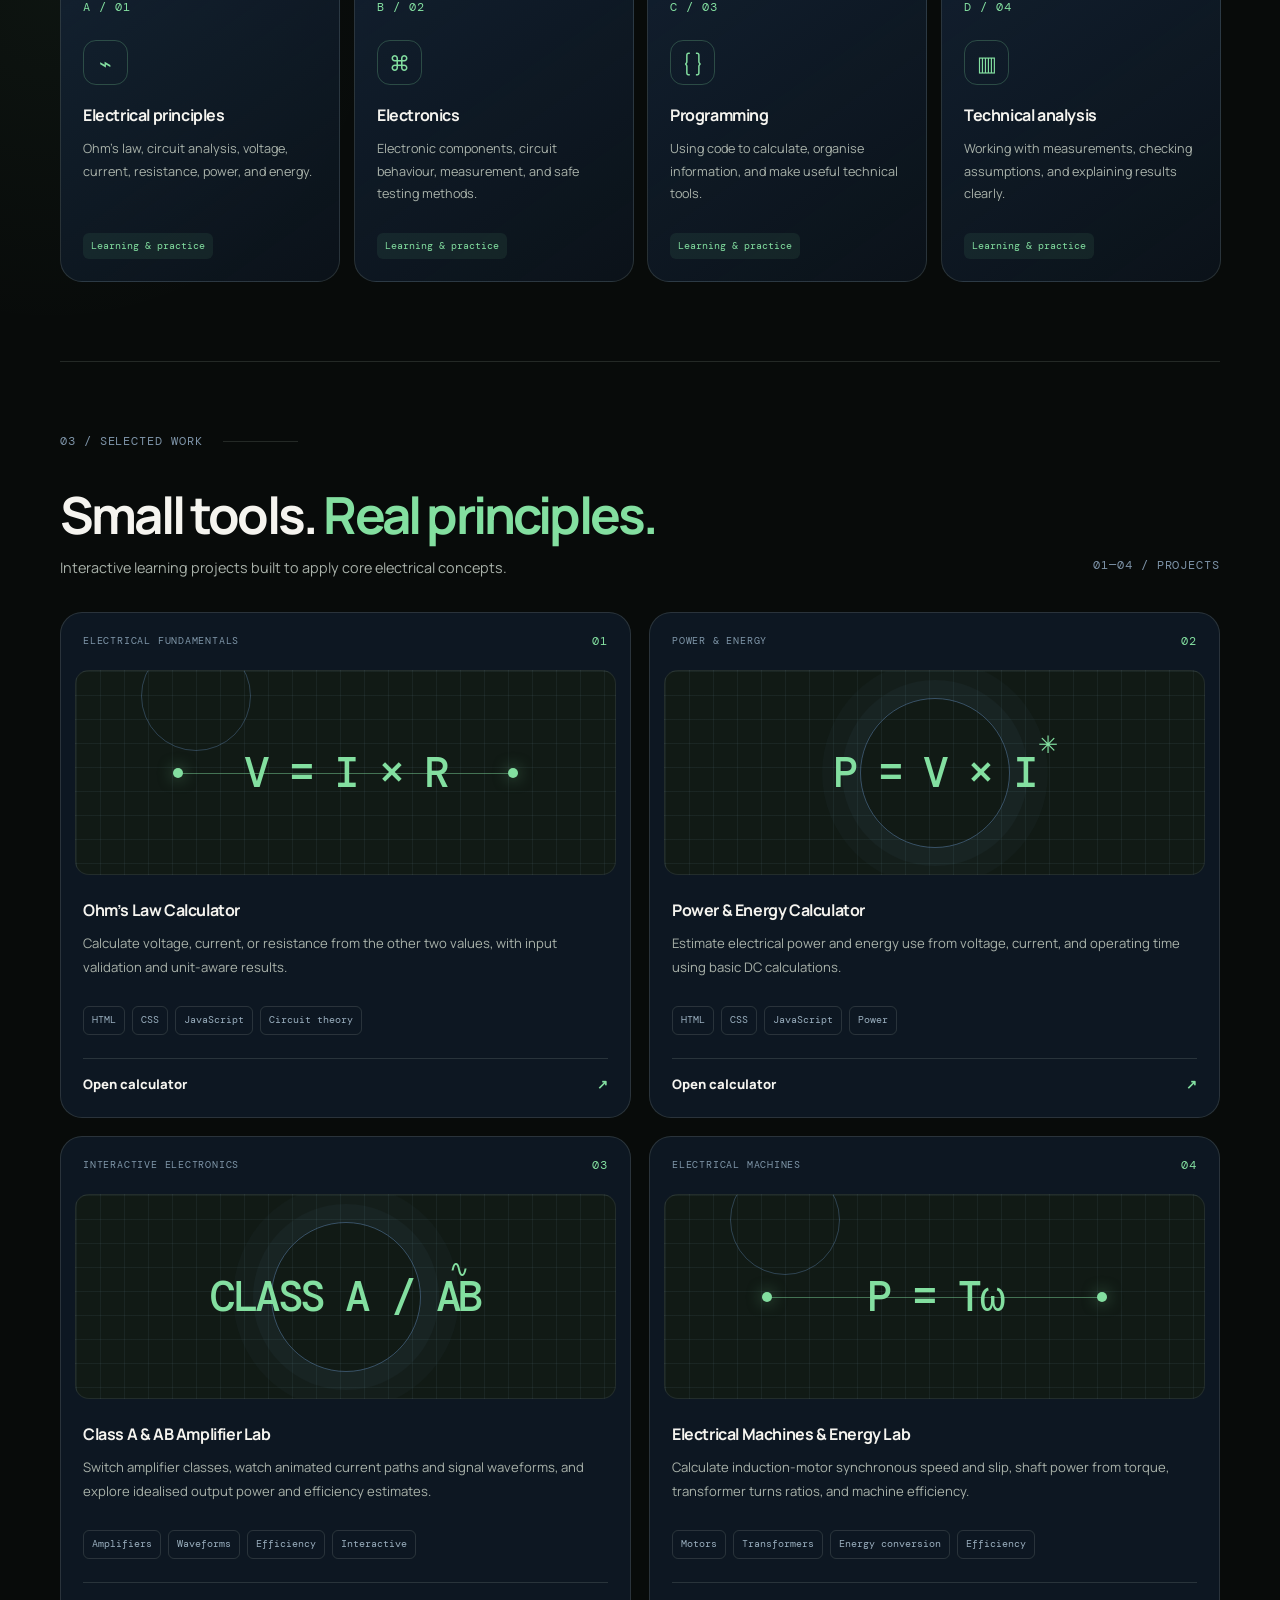
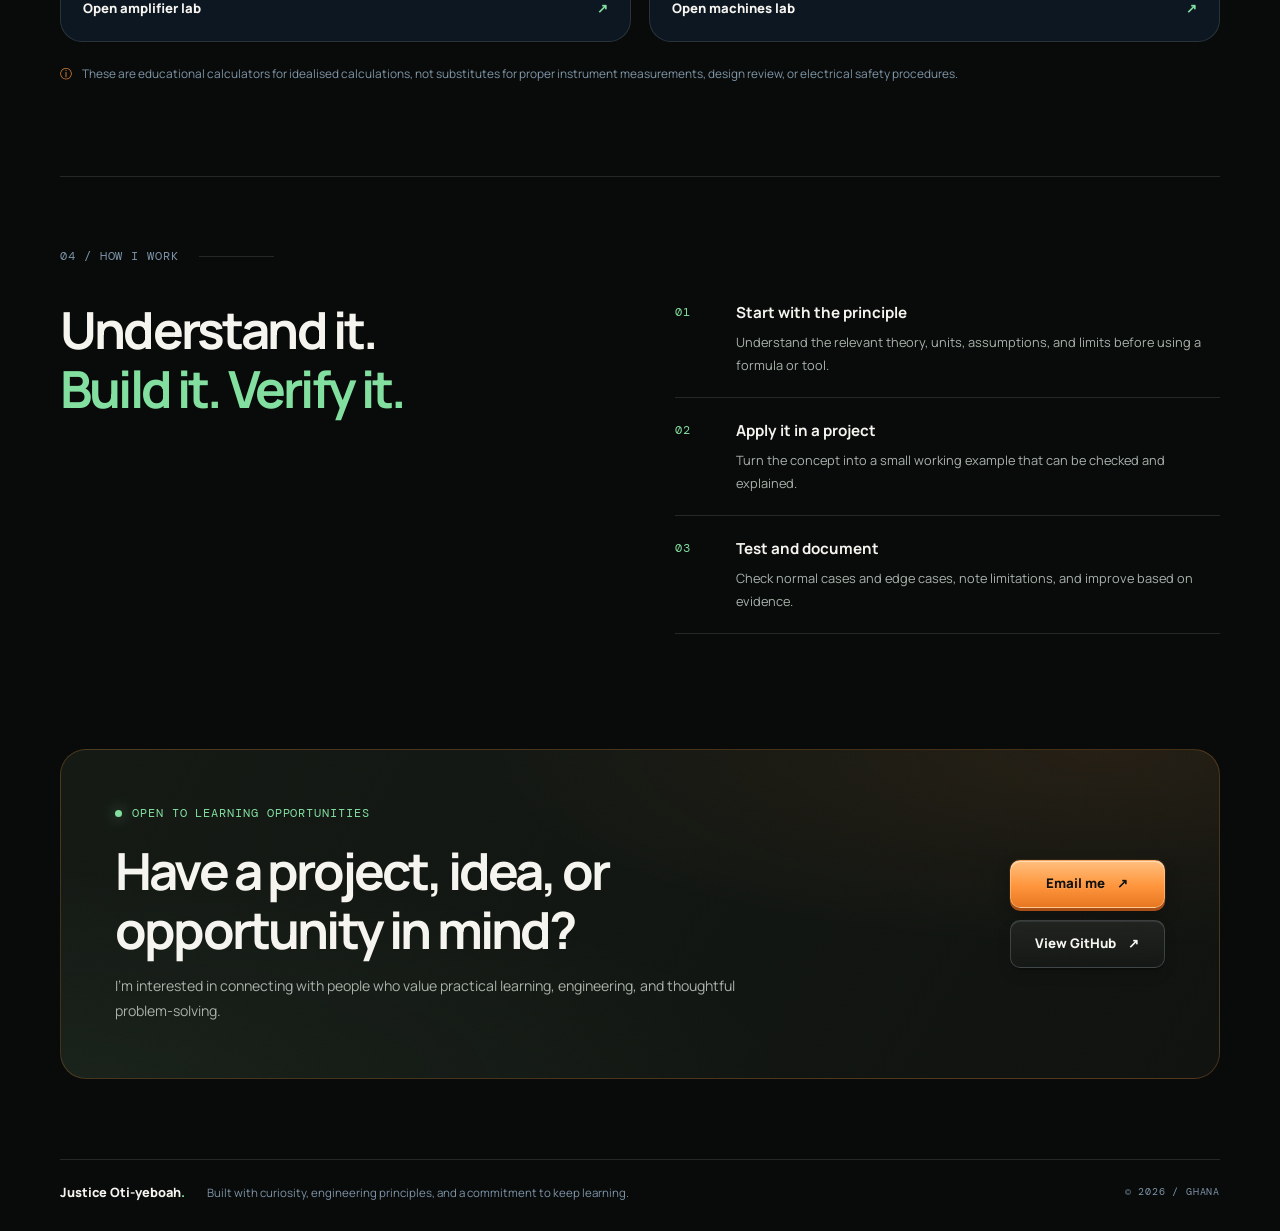
==== commit 75ac9595: "Add amplifier and electrical machines labs to portfolio" ====
--- a/index.html
+++ b/index.html
@@ -52,10 +52,12 @@
 </div></section>
 <section class="section-wrap projects-section reveal" id="projects">
 <div class="section-kicker"><span class="mono">03 / SELECTED WORK</span><span class="kicker-line"></span></div>
-<div class="section-heading project-heading"><div><h2>Small tools. <span>Real principles.</span></h2><p class="section-subtitle">Interactive learning projects built to apply core electrical concepts.</p></div><span class="project-count mono">01—02 / PROJECTS</span></div>
+<div class="section-heading project-heading"><div><h2>Small tools. <span>Real principles.</span></h2><p class="section-subtitle">Interactive learning projects built to apply core electrical concepts.</p></div><span class="project-count mono">01—04 / PROJECTS</span></div>
 <div class="projects-grid">
 <article class="project-card"><div class="project-top"><span class="project-type mono">ELECTRICAL FUNDAMENTALS</span><span class="project-number mono">01</span></div><div class="project-art ohm-art" aria-hidden="true"><span class="formula">V = I × R</span><span class="art-node node-a"></span><span class="art-node node-b"></span><span class="art-line"></span></div><div class="project-body"><h3>Ohm’s Law Calculator</h3><p>Calculate voltage, current, or resistance from the other two values, with input validation and unit-aware results.</p><div class="tag-list"><span>HTML</span><span>CSS</span><span>JavaScript</span><span>Circuit theory</span></div><a class="project-link" href="projects/ohms-law-calculator.html">Open calculator <span aria-hidden="true">↗</span></a></div></article>
 <article class="project-card"><div class="project-top"><span class="project-type mono">POWER & ENERGY</span><span class="project-number mono">02</span></div><div class="project-art power-art" aria-hidden="true"><span class="formula">P = V × I</span><span class="power-ring"></span><span class="power-spark">✳</span></div><div class="project-body"><h3>Power & Energy Calculator</h3><p>Estimate electrical power and energy use from voltage, current, and operating time using basic DC calculations.</p><div class="tag-list"><span>HTML</span><span>CSS</span><span>JavaScript</span><span>Power</span></div><a class="project-link" href="projects/power-energy-calculator.html">Open calculator <span aria-hidden="true">↗</span></a></div></article>
+<article class="project-card"><div class="project-top"><span class="project-type mono">INTERACTIVE ELECTRONICS</span><span class="project-number mono">03</span></div><div class="project-art power-art" aria-hidden="true"><span class="formula">CLASS A / AB</span><span class="power-ring"></span><span class="power-spark">∿</span></div><div class="project-body"><h3>Class A & AB Amplifier Lab</h3><p>Switch amplifier classes, watch animated current paths and signal waveforms, and explore idealised output power and efficiency estimates.</p><div class="tag-list"><span>Amplifiers</span><span>Waveforms</span><span>Efficiency</span><span>Interactive</span></div><a class="project-link" href="projects/class-a-ab-amplifier-lab.html">Open amplifier lab <span aria-hidden="true">↗</span></a></div></article>
+<article class="project-card"><div class="project-top"><span class="project-type mono">ELECTRICAL MACHINES</span><span class="project-number mono">04</span></div><div class="project-art ohm-art" aria-hidden="true"><span class="formula">P = Tω</span><span class="art-node node-a"></span><span class="art-node node-b"></span><span class="art-line"></span></div><div class="project-body"><h3>Electrical Machines & Energy Lab</h3><p>Calculate induction-motor synchronous speed and slip, shaft power from torque, transformer turns ratios, and machine efficiency.</p><div class="tag-list"><span>Motors</span><span>Transformers</span><span>Energy conversion</span><span>Efficiency</span></div><a class="project-link" href="projects/electrical-machines-lab.html">Open machines lab <span aria-hidden="true">↗</span></a></div></article>
 </div><p class="project-note"><span aria-hidden="true">ⓘ</span> These are educational calculators for idealised calculations, not substitutes for proper instrument measurements, design review, or electrical safety procedures.</p>
 </section>
 <section class="section-wrap approach-section reveal"><div class="section-kicker"><span class="mono">04 / HOW I WORK</span><span class="kicker-line"></span></div><div class="approach-grid"><h2>Understand it.<br><span>Build it. Verify it.</span></h2><div class="approach-steps">
--- a/styles.css
+++ b/styles.css
@@ -136,3 +136,103 @@
   .button,.header-cta,.project-link,.button::before,.header-cta::before{transition:none!important}
   .button-ripple{display:none}
 }
+
+
+/* New brand palette: near-black, warm orange, and clean signal green */
+:root{
+  color-scheme:dark;
+  --bg:#080b0a;
+  --panel:#111613;
+  --text:#f5f4ef;
+  --muted:#a9b2aa;
+  --line:rgba(232,241,231,.13);
+  --accent:#ff963d;
+  --blue:#83dfa0;
+  --max:1160px;
+}
+body{background-color:var(--bg);background-image:radial-gradient(700px circle at 82% 2%,rgba(255,150,61,.075),transparent 58%),radial-gradient(560px circle at 4% 36%,rgba(131,223,160,.045),transparent 60%),radial-gradient(520px circle at var(--pointer-x) var(--pointer-y),rgba(255,150,61,.055),transparent 70%)}
+::selection{background:#ff963d;color:#111}
+.brand-name{font-family:"Playfair Display",Georgia,serif;font-size:1.05rem;font-weight:700;letter-spacing:-.035em}
+.brand-name em{font-weight:600;font-style:italic;color:var(--accent)}
+.brand-mark{border-color:rgba(255,150,61,.52);color:var(--accent);background:linear-gradient(145deg,rgba(255,150,61,.1),rgba(131,223,160,.04))}
+.brand-mark span,.footer-brand span{color:var(--blue)}
+.site-header{border-bottom-color:rgba(255,150,61,.13);background:rgba(8,11,10,.86)}
+.site-nav a{transition:color .2s}
+.site-nav a::after{background:linear-gradient(90deg,var(--accent),var(--blue));height:2px;border-radius:9px}
+.site-nav a:hover,.site-nav a.is-active{color:#fff0df}
+.site-nav a.is-active{animation:navSettle .45s cubic-bezier(.2,1.5,.5,1)}
+@keyframes navSettle{0%{transform:translateY(0)}35%{transform:translateY(-5px)}65%{transform:translateY(1px)}100%{transform:translateY(0)}}
+.site-nav a.nav-scattering{animation:navScattering .48s ease both}
+@keyframes navScattering{0%{opacity:1;filter:blur(0);transform:translateY(0) scale(1)}45%{opacity:.65;filter:blur(1px);transform:translateY(-6px) scale(1.06)}100%{opacity:1;filter:blur(0);transform:translateY(0) scale(1)}}
+.eyebrow,.text-link span,.project-link span,.skill-index,.approach-step>.mono{color:var(--blue)}
+.status-dot{background:var(--blue);box-shadow:0 0 14px rgba(131,223,160,.6)}
+h1 span,h2 span{color:var(--blue)}
+.button-primary{color:#15110c;background:linear-gradient(180deg,#ffbf7e 0%,#ff963d 54%,#e77721 100%);border-color:rgba(255,213,168,.45);box-shadow:0 3px 0 #a94f16,0 7px 16px rgba(0,0,0,.25),0 0 0 1px rgba(255,150,61,.1),inset 0 1px 0 rgba(255,255,255,.48)}
+.button-primary:hover{background:linear-gradient(180deg,#ffd0a0 0%,#ffad5f 54%,#f38a35 100%);box-shadow:0 5px 0 #a94f16,0 12px 24px rgba(0,0,0,.28),0 0 24px rgba(255,150,61,.13),inset 0 1px 0 rgba(255,255,255,.62)}
+.button-primary:active{box-shadow:0 1px 0 #a94f16,0 3px 8px rgba(0,0,0,.2),inset 0 2px 5px rgba(83,35,8,.2)}
+.button::before,.header-cta::before{background:linear-gradient(115deg,transparent 15%,rgba(255,255,255,.2) 42%,rgba(255,255,255,.025) 52%,transparent 76%)}
+.button-quiet:hover,.button-outline:hover{border-color:rgba(131,223,160,.55);background:linear-gradient(180deg,rgba(131,223,160,.09),rgba(255,150,61,.025))}
+.skill-card:hover,.project-card:hover{border-color:rgba(255,150,61,.38)}
+.skill-icon{border-color:rgba(131,223,160,.25);color:var(--blue)}
+.skill-card:hover .skill-icon{box-shadow:0 0 24px rgba(131,223,160,.09)}
+.skill-state{background:rgba(131,223,160,.08);color:var(--blue)}
+.project-number,.formula{color:var(--blue)}
+.project-art{background-color:#111a15}
+.art-line{background:rgba(131,223,160,.45)}
+.art-node{background:var(--blue);box-shadow:0 0 15px rgba(131,223,160,.5)}
+.project-card:hover .formula{text-shadow:0 0 24px rgba(131,223,160,.3)}
+.tag-list span{border-color:rgba(232,241,231,.13)}
+.contact-panel{border-color:rgba(255,150,61,.22);background:radial-gradient(ellipse at 90% 0%,rgba(255,150,61,.085),transparent 42%),radial-gradient(ellipse at 0% 100%,rgba(131,223,160,.05),transparent 45%),linear-gradient(120deg,#151a15,#101310)}
+.telemetry{border-color:rgba(131,223,160,.18);color:var(--blue)}
+.telemetry-pulse{background:var(--blue);box-shadow:0 0 10px rgba(131,223,160,.8)}
+.chip{border-color:rgba(131,223,160,.4);background:linear-gradient(145deg,rgba(25,37,28,.97),rgba(15,22,19,.98))}
+.chip-symbol span{border-color:var(--blue);background:rgba(131,223,160,.2)}
+.chip-symbol span:nth-child(2n){background:var(--blue)}
+.chip::after{border-color:rgba(255,150,61,.28);color:var(--accent);background:rgba(255,150,61,.07)}
+.circuit-c{border-color:rgba(255,150,61,.5)}
+.visual-tag{color:var(--blue)}
+.scroll-progress span{background:linear-gradient(90deg,var(--accent),var(--blue));box-shadow:0 0 12px rgba(255,150,61,.4)}
+/* Liquid-contact button and dropdown */
+.contact-dropdown{position:relative;z-index:40;flex-shrink:0}
+.header-cta.contact-trigger{
+  isolation:isolate;position:relative;display:inline-flex;align-items:center;justify-content:center;gap:12px;
+  min-width:142px;min-height:43px;padding:10px 15px;border:1px solid rgba(255,150,61,.48);
+  border-radius:999px;overflow:hidden;cursor:pointer;color:#fff8ef;
+  background:#101310;box-shadow:0 4px 0 #050706,0 9px 18px rgba(0,0,0,.24),inset 0 1px 0 rgba(255,255,255,.09);
+  transition:transform .25s cubic-bezier(.2,1.4,.4,1),border-color .25s,box-shadow .25s;
+}
+.contact-trigger .cta-label,.contact-trigger .cta-arrow{position:relative;z-index:3}
+.contact-trigger .cta-label{font-size:.8rem;font-weight:800;letter-spacing:.01em}
+.contact-trigger .cta-arrow{color:var(--blue);transition:transform .35s cubic-bezier(.2,1.4,.4,1),color .2s}
+.liquid-orb{position:absolute;z-index:1;left:var(--liquid-x,50%);top:var(--liquid-y,50%);width:12px;height:12px;border-radius:50%;background:linear-gradient(135deg,var(--blue),var(--accent));transform:translate(-50%,-50%) scale(0);transition:transform .65s cubic-bezier(.16,1,.3,1);filter:blur(.2px);box-shadow:0 0 22px rgba(131,223,160,.3)}
+.contact-trigger:hover .liquid-orb,.contact-trigger:focus-visible .liquid-orb,.contact-dropdown.is-open .liquid-orb{transform:translate(-50%,-50%) scale(19)}
+.contact-trigger:hover,.contact-trigger:focus-visible,.contact-dropdown.is-open .contact-trigger{transform:translateY(-2px);border-color:rgba(131,223,160,.75);box-shadow:0 6px 0 #050706,0 13px 28px rgba(0,0,0,.3),0 0 22px rgba(131,223,160,.1)}
+.contact-trigger:hover .cta-label,.contact-dropdown.is-open .cta-label{color:#101510}
+.contact-trigger:hover .cta-arrow,.contact-dropdown.is-open .cta-arrow{color:#101510;transform:rotate(45deg)}
+.contact-menu{position:absolute;top:calc(100% + 14px);right:0;width:250px;padding:8px;border:1px solid rgba(255,150,61,.22);border-radius:17px;background:rgba(12,16,13,.96);box-shadow:0 22px 55px rgba(0,0,0,.45),0 0 0 1px rgba(255,255,255,.025),inset 0 1px 0 rgba(255,255,255,.06);backdrop-filter:blur(18px);opacity:0;visibility:hidden;pointer-events:none;transform:translateY(-9px) scale(.96);transform-origin:top right;transition:opacity .22s ease,transform .32s cubic-bezier(.2,1.35,.4,1),visibility .22s}
+.contact-dropdown:hover .contact-menu,.contact-dropdown:focus-within .contact-menu,.contact-dropdown.is-open .contact-menu{opacity:1;visibility:visible;pointer-events:auto;transform:translateY(0) scale(1)}
+.contact-menu::before{content:"";position:absolute;right:27px;top:-6px;width:10px;height:10px;border-left:1px solid rgba(255,150,61,.22);border-top:1px solid rgba(255,150,61,.22);background:#0c100d;transform:rotate(45deg)}
+.contact-menu-item{position:relative;display:flex;align-items:center;gap:11px;padding:12px 10px;border-radius:10px;transition:background .2s,transform .25s cubic-bezier(.2,1.4,.4,1)}
+.contact-menu-item:hover,.contact-menu-item:focus-visible{background:linear-gradient(100deg,rgba(255,150,61,.1),rgba(131,223,160,.07));transform:translateX(3px)}
+.menu-icon{display:grid;place-items:center;width:34px;height:34px;flex:0 0 34px;border:1px solid rgba(131,223,160,.24);border-radius:10px;background:rgba(131,223,160,.06);color:var(--blue);font-family:"Space Grotesk",sans-serif;font-weight:700}
+.contact-menu-item:nth-child(2) .menu-icon{border-color:rgba(255,150,61,.3);background:rgba(255,150,61,.07);color:var(--accent)}
+.contact-menu-item>span:nth-child(2){display:flex;flex:1;flex-direction:column;gap:2px}
+.contact-menu-item strong{font-size:.82rem;color:var(--text)}
+.contact-menu-item small{font-size:.68rem;color:var(--muted)}
+.menu-arrow{color:var(--accent);font-size:.8rem;transition:transform .2s}
+.contact-menu-item:hover .menu-arrow{transform:translate(2px,-2px)}
+/* Bounce on hover; on click the link gets a small spring settle */
+.site-nav a:hover{animation:navBounce .48s cubic-bezier(.2,1.5,.4,1)}
+@keyframes navBounce{0%{transform:translateY(0)}35%{transform:translateY(-5px)}65%{transform:translateY(1px)}100%{transform:translateY(0)}}
+.nav-letter{display:inline-block;transition:transform .28s cubic-bezier(.2,1.6,.4,1),opacity .22s,filter .22s}
+.site-nav a.nav-scattering .nav-letter{animation:letterScatter .42s ease both}
+@keyframes letterScatter{0%{transform:translateY(0) rotate(0);opacity:1;filter:blur(0)}55%{transform:translateY(-9px) rotate(var(--scatter-rotate,8deg));opacity:.35;filter:blur(2px)}100%{transform:translateY(0) rotate(0);opacity:1;filter:blur(0)}}
+@media(max-width:650px){
+ .contact-dropdown{margin-left:auto}
+ .contact-menu{right:0;width:min(250px,calc(100vw - 32px))}
+ .brand-name{font-size:.96rem}
+}
+@media(prefers-reduced-motion:reduce){
+ .contact-trigger,.liquid-orb,.contact-menu,.contact-menu-item,.site-nav a,.nav-letter{animation:none!important;transition:none!important}
+ .contact-trigger .liquid-orb{display:none}
+}
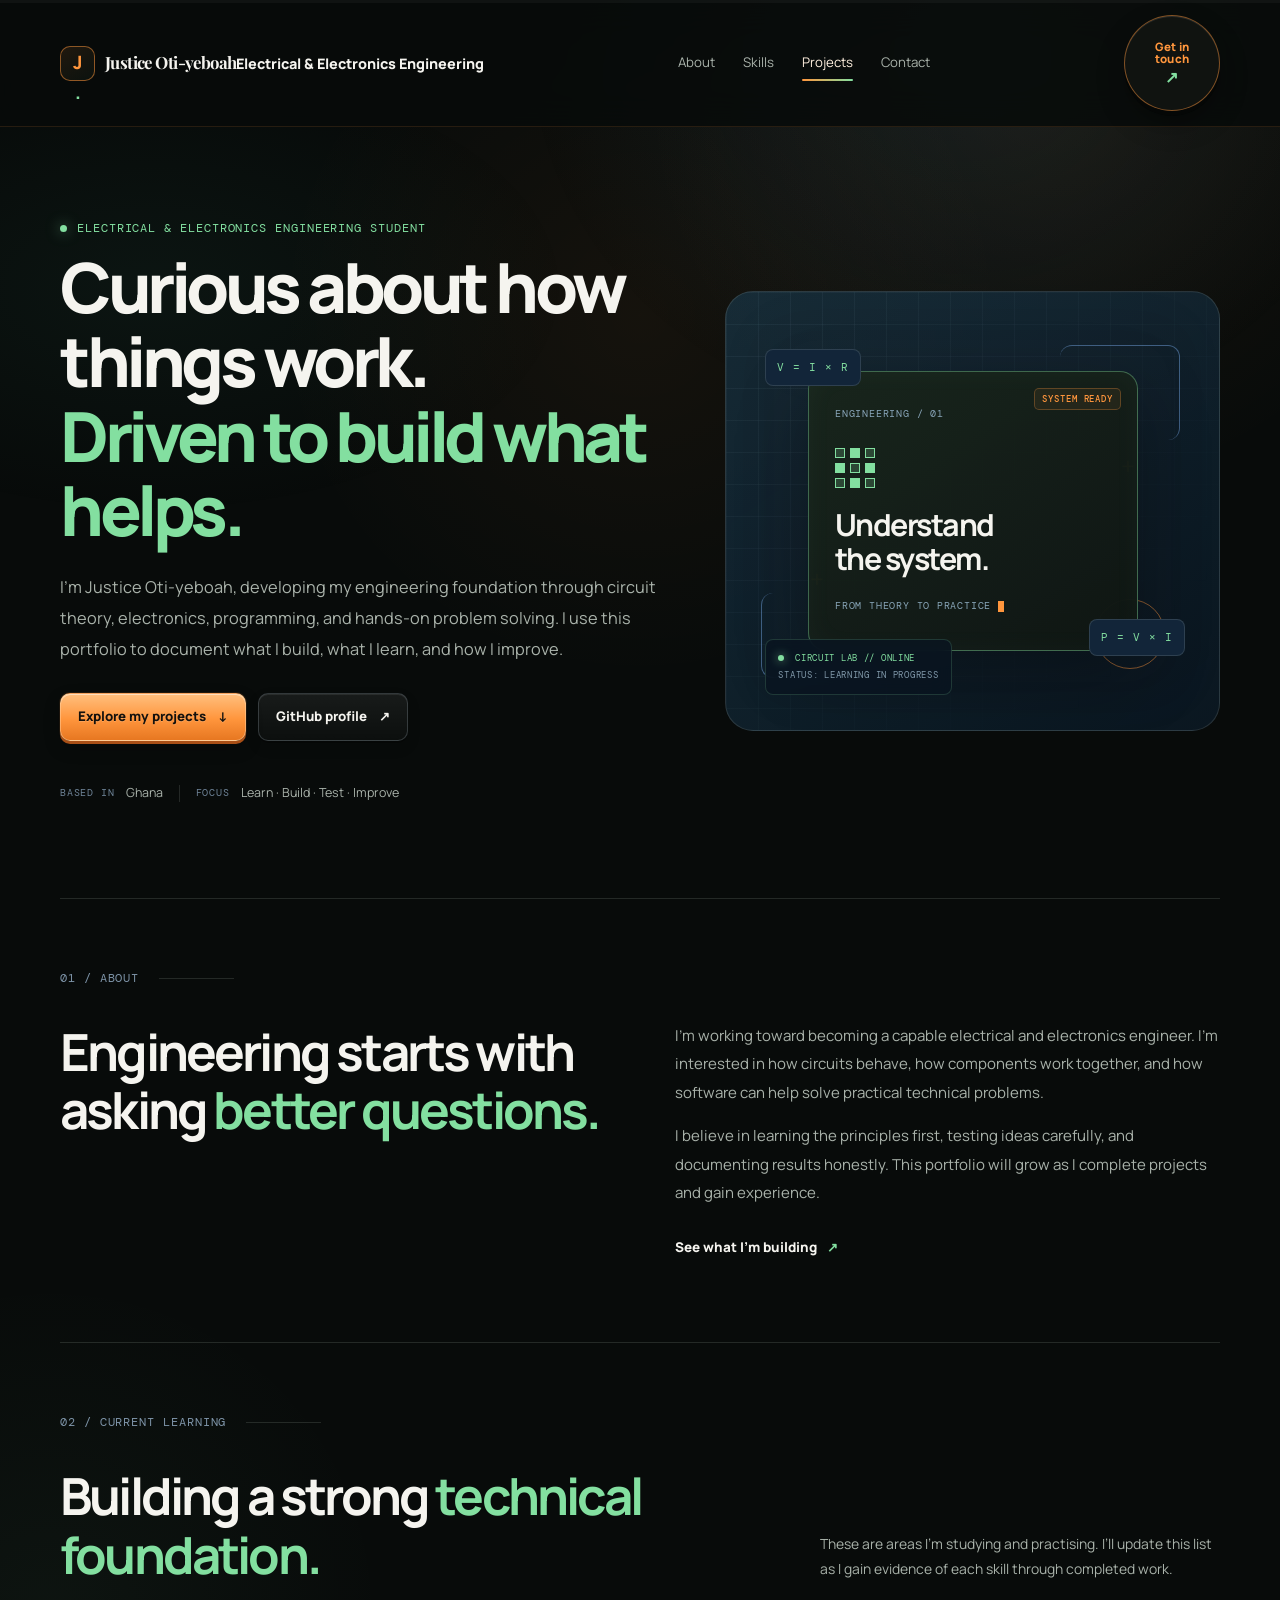
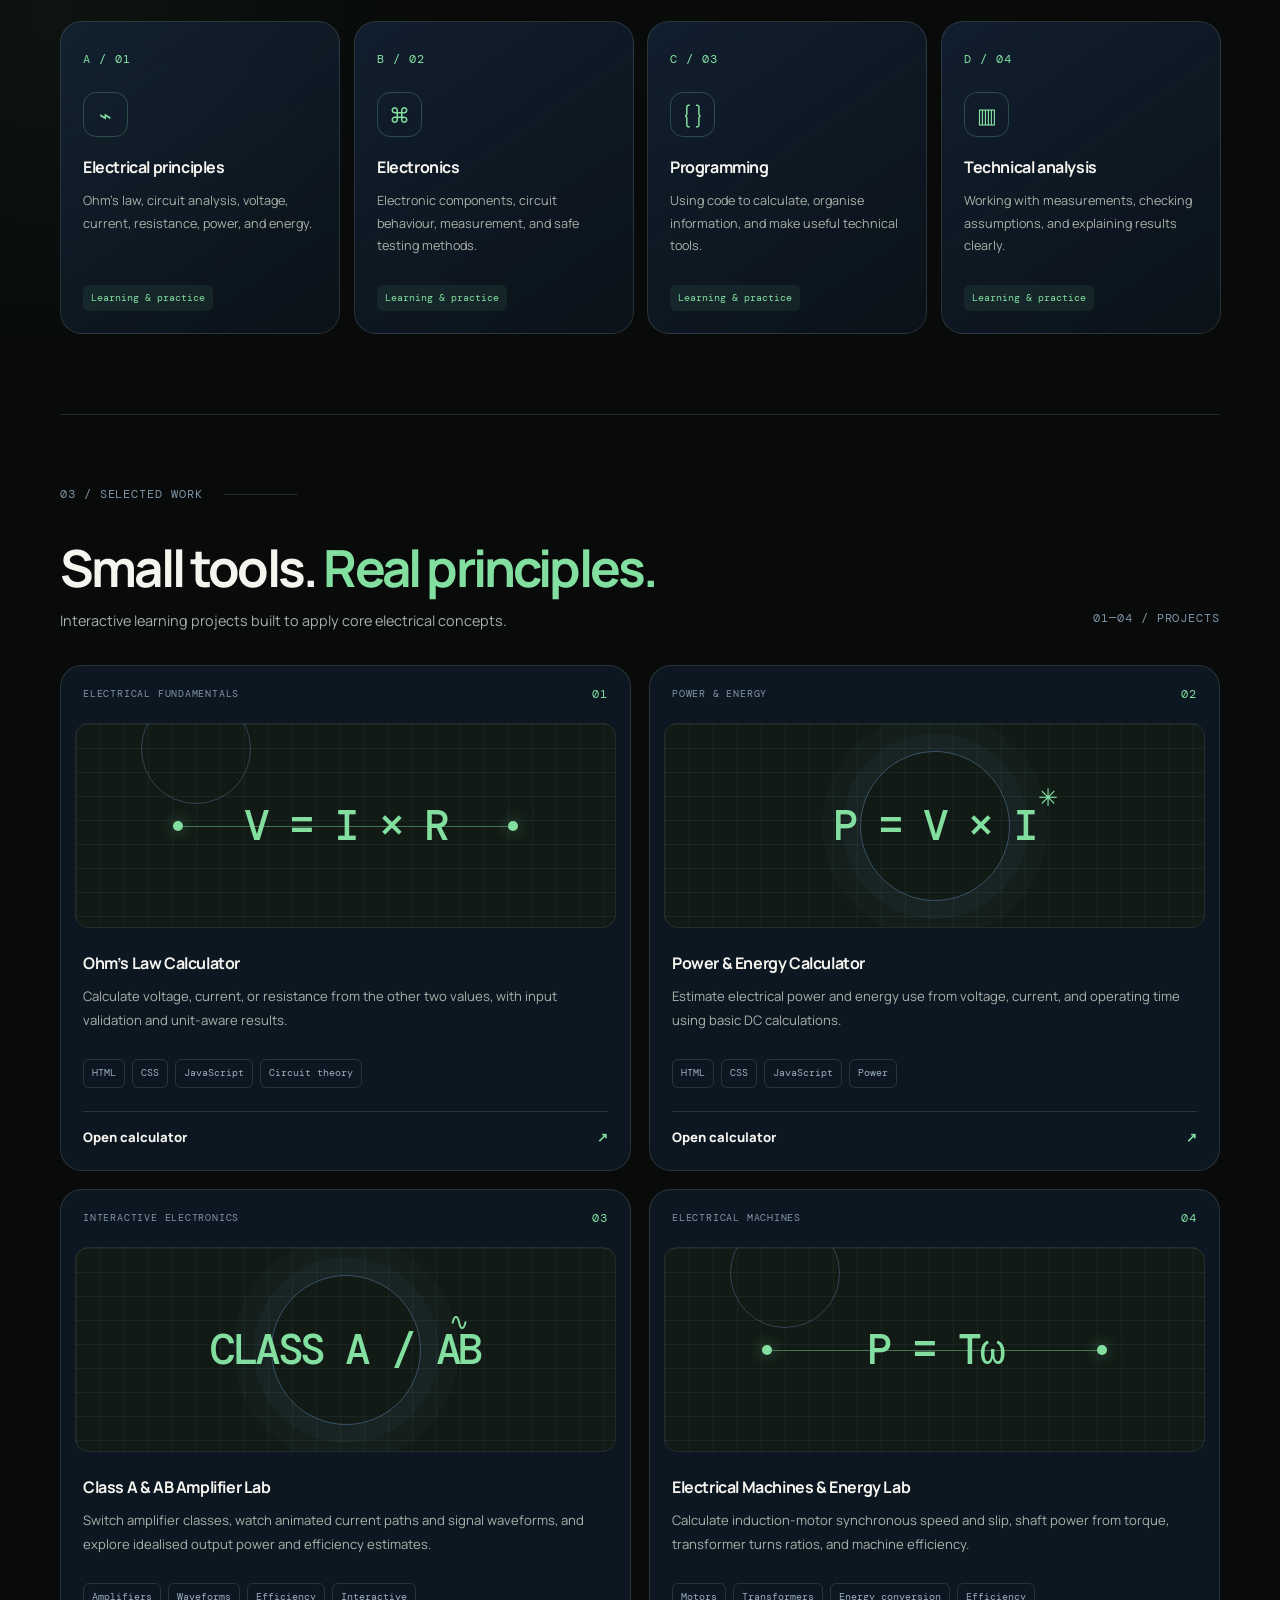
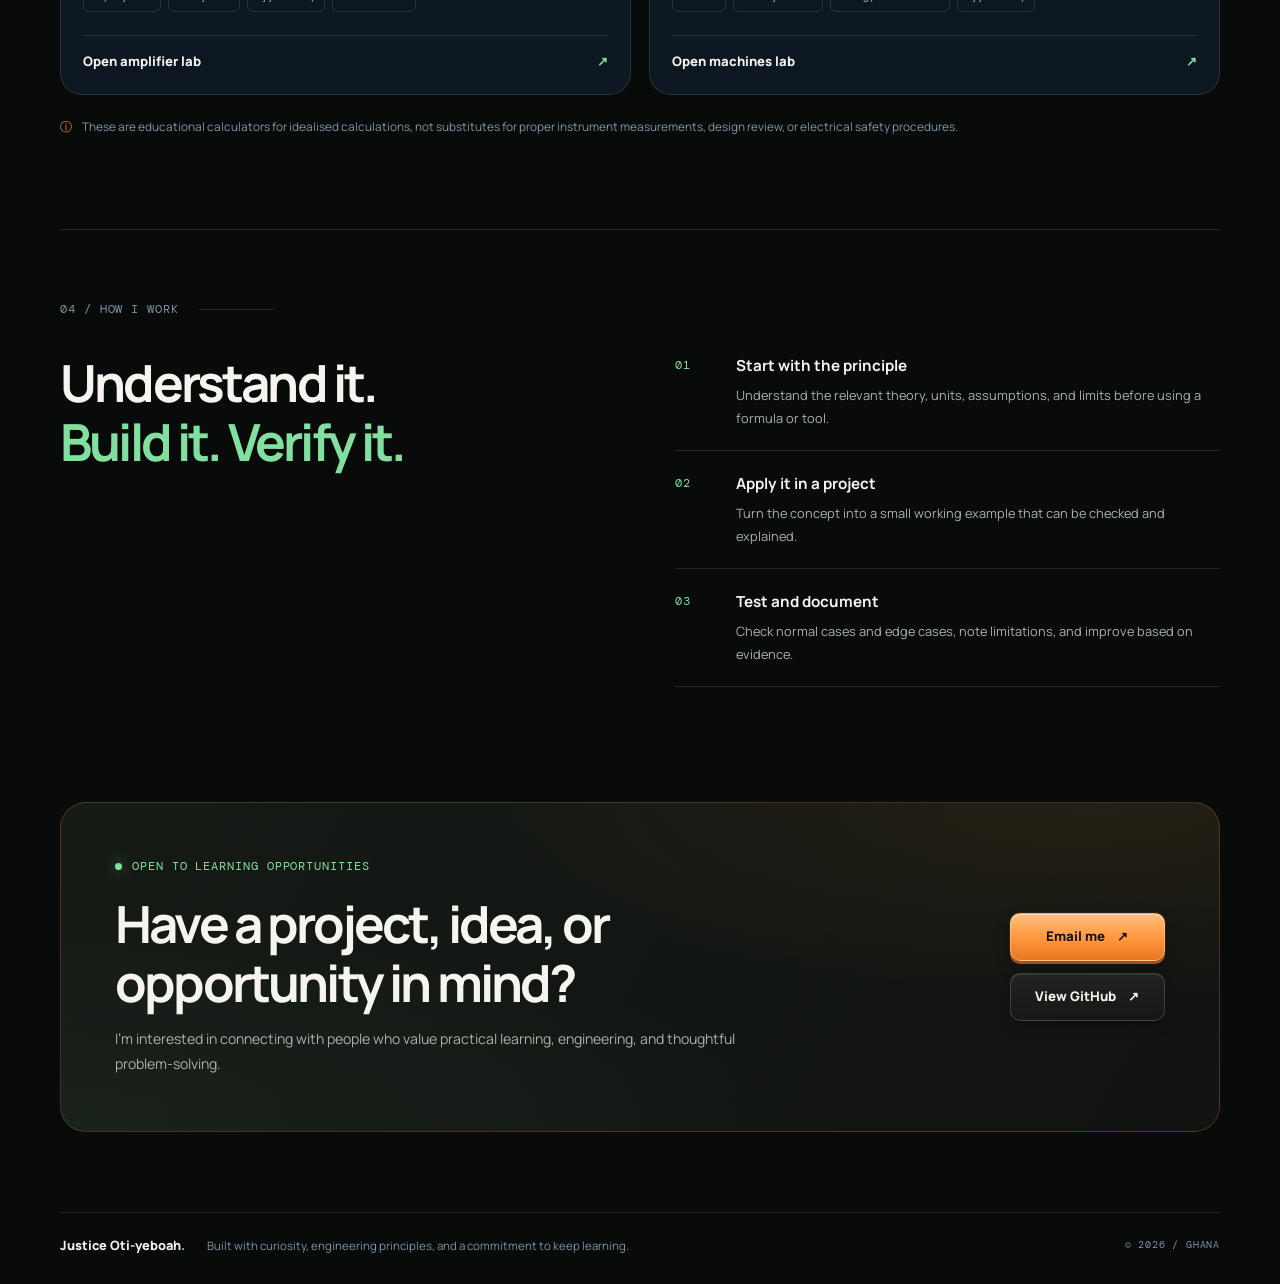
==== commit 81f9b416: "Refine header branding for electrical engineering portfolio" ====
--- a/index.html
+++ b/index.html
@@ -12,7 +12,7 @@
 <div class="scroll-progress" aria-hidden="true"><span id="scroll-progress-fill"></span></div>
 <a class="skip-link" href="#main">Skip to content</a>
 <header class="site-header">
-<a class="brand" href="#top" aria-label="Justice Oti-yeboah home"><span class="brand-mark">J<span>.</span></span><span class="brand-name">Justice <em>Oti-yeboah</em></span></a>
+<a class="brand" href="#top" aria-label="Justice Oti-yeboah home"><span class="brand-mark" aria-hidden="true">J<span>.</span></span><span class="brand-copy"><span class="brand-name">Justice Oti-yeboah</span><span class="brand-role">Electrical &amp; Electronics Engineering</span></span></a>
 <nav class="site-nav" aria-label="Main navigation"><a href="#about">About</a><a href="#skills">Skills</a><a href="#projects">Projects</a><a href="#contact">Contact</a></nav>
 <div class="contact-dropdown">
 <button class="header-cta contact-trigger" type="button" aria-expanded="false" aria-controls="contact-menu"><span class="cta-label">Get in touch</span><span class="cta-arrow" aria-hidden="true">↗</span><span class="liquid-orb" aria-hidden="true"></span></button>
--- a/styles.css
+++ b/styles.css
@@ -236,3 +236,32 @@
  .contact-trigger,.liquid-orb,.contact-menu,.contact-menu-item,.site-nav a,.nav-letter{animation:none!important;transition:none!important}
  .contact-trigger .liquid-orb{display:none}
 }
+
+
+/* Make the liquid contact control a true circle, not a pill */
+.header-cta.contact-trigger{
+  width:104px;height:104px;min-width:104px;min-height:104px;padding:12px;
+  border-radius:50%;gap:3px;flex-direction:column;
+  box-shadow:0 5px 0 #050706,0 13px 28px rgba(0,0,0,.28),inset 0 1px 0 rgba(255,255,255,.1);
+}
+.contact-trigger .cta-label{max-width:70px;text-align:center;line-height:1.12;font-size:.8rem;white-space:normal}
+.contact-trigger .cta-arrow{font-size:1rem;line-height:1}
+.liquid-orb{width:14px;height:14px}
+.contact-trigger:hover .liquid-orb,.contact-trigger:focus-visible .liquid-orb,.contact-dropdown.is-open .liquid-orb{transform:translate(-50%,-50%) scale(8.5)}
+.contact-menu{top:calc(100% + 10px)}
+.site-header{align-items:center}
+.projects-grid{grid-template-columns:repeat(2,minmax(0,1fr))}
+@media(max-width:900px){.site-header{gap:12px}.site-nav{gap:14px}.header-cta.contact-trigger{width:88px;height:88px;min-width:88px;min-height:88px}.contact-trigger .cta-label{font-size:.72rem}}
+@media(max-width:650px){.site-header{align-items:center}.contact-dropdown{margin-left:auto}.header-cta.contact-trigger{width:76px;height:76px;min-width:76px;min-height:76px}.contact-trigger .cta-label{font-size:.67rem}.site-nav{order:3}.projects-grid{grid-template-columns:1fr}}
+
+/* Force true circular contact button at all breakpoints */
+.site-header .contact-dropdown .header-cta.contact-trigger{display:flex!important;box-sizing:border-box!important;width:96px!important;height:96px!important;min-width:96px!important;min-height:96px!important;max-width:96px!important;max-height:96px!important;padding:10px!important;border-radius:50%!important;flex-direction:column!important;align-items:center!important;justify-content:center!important;gap:4px!important;aspect-ratio:1/1!important;overflow:hidden!important}
+.site-header .contact-dropdown .header-cta.contact-trigger .cta-label{display:block!important;max-width:68px!important;white-space:normal!important;text-align:center!important;line-height:1.05!important;font-size:.72rem!important}
+@media(max-width:900px){.site-header .contact-dropdown .header-cta.contact-trigger{width:82px!important;height:82px!important;min-width:82px!important;min-height:82px!important;max-width:82px!important;max-height:82px!important}}
+@media(max-width:650px){.site-header .contact-dropdown .header-cta.contact-trigger{width:72px!important;height:72px!important;min-width:72px!important;min-height:72px!important;max-width:72px!important;max-height:72px!important}.site-header .contact-dropdown .header-cta.contact-trigger .cta-label{font-size:.64rem!important}}
+
+/* Strict circular contact control override across screen sizes */
+.site-header .contact-dropdown .header-cta.contact-trigger{display:flex!important;box-sizing:border-box!important;width:96px!important;height:96px!important;min-width:96px!important;min-height:96px!important;max-width:96px!important;max-height:96px!important;padding:10px!important;border-radius:50%!important;flex-direction:column!important;align-items:center!important;justify-content:center!important;gap:4px!important;aspect-ratio:1/1!important;overflow:hidden!important}
+.site-header .contact-dropdown .header-cta.contact-trigger .cta-label{display:block!important;max-width:68px!important;white-space:normal!important;text-align:center!important;line-height:1.05!important;font-size:.72rem!important}
+@media(max-width:900px){.site-header .contact-dropdown .header-cta.contact-trigger{width:82px!important;height:82px!important;min-width:82px!important;min-height:82px!important;max-width:82px!important;max-height:82px!important}}
+@media(max-width:650px){.site-header .contact-dropdown .header-cta.contact-trigger{width:72px!important;height:72px!important;min-width:72px!important;min-height:72px!important;max-width:72px!important;max-height:72px!important}.site-header .contact-dropdown .header-cta.contact-trigger .cta-label{font-size:.64rem!important}}
